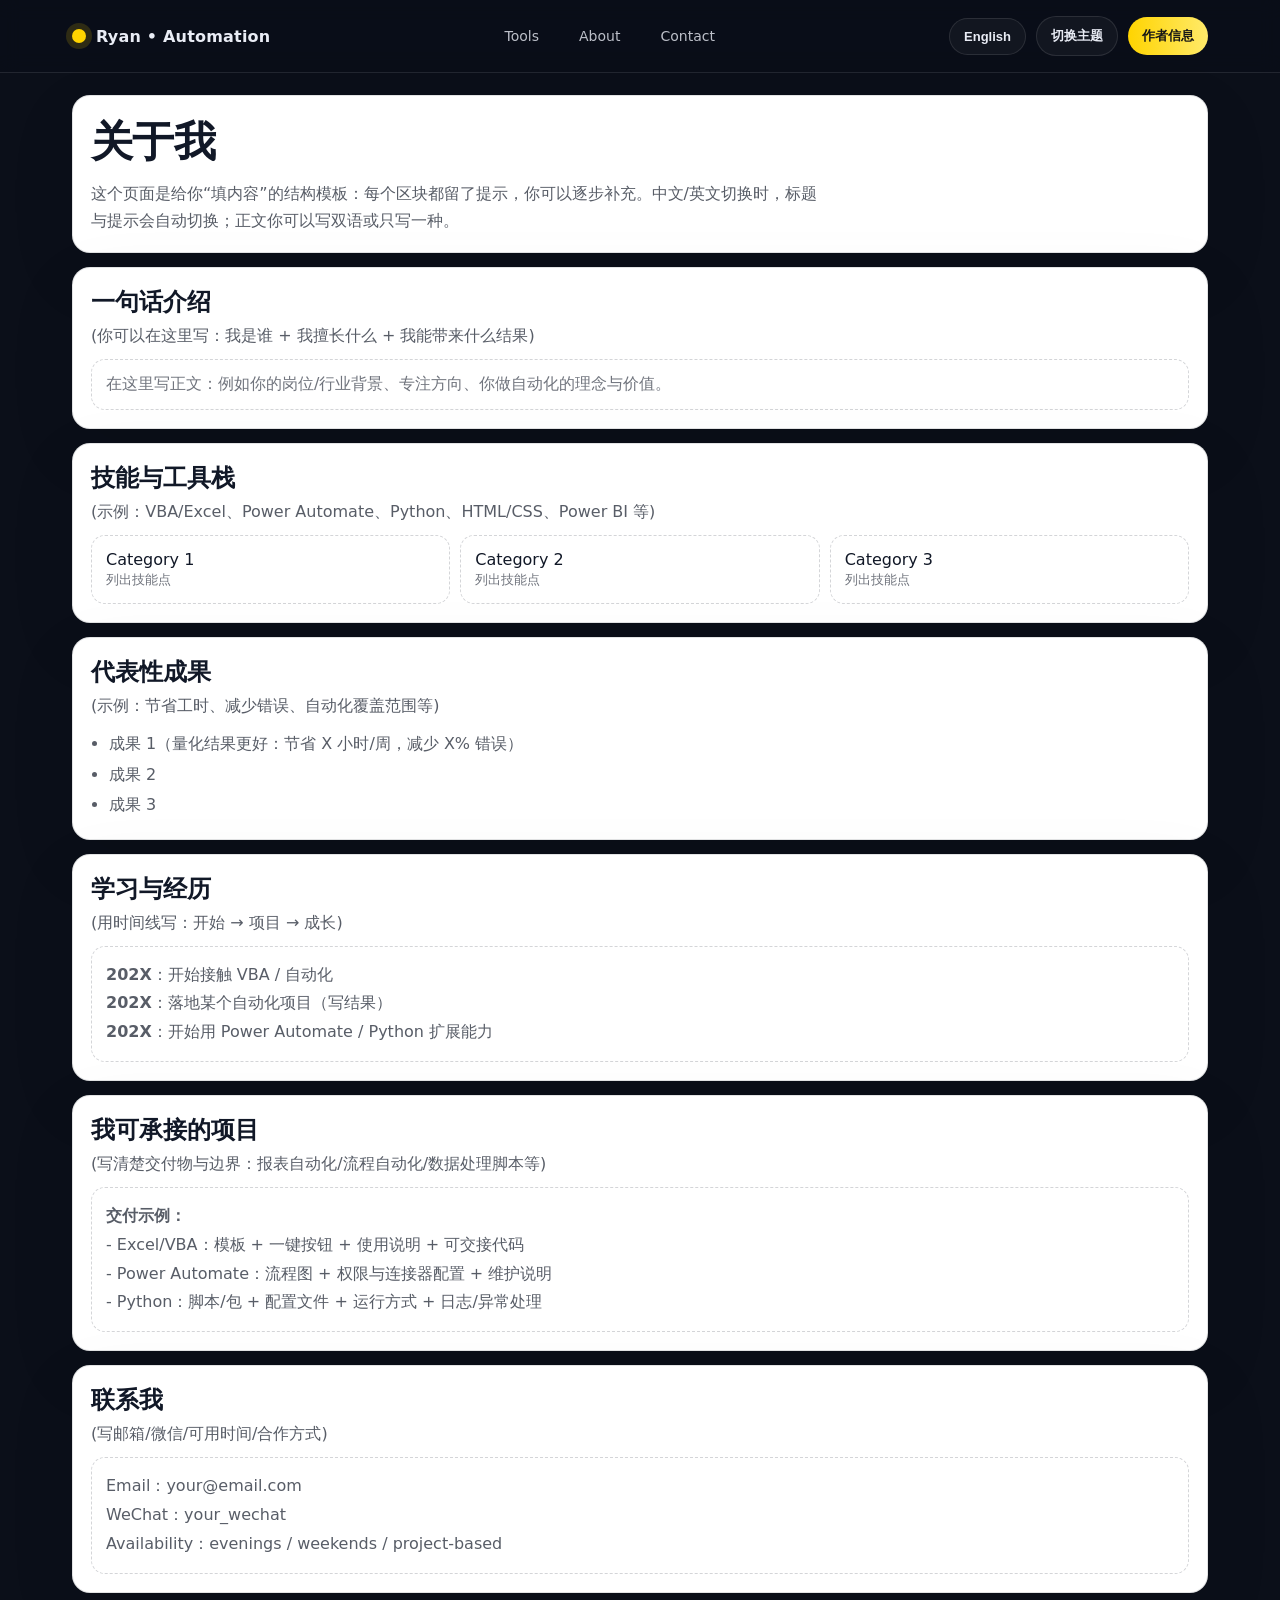
==== about.html @ 69f792ec "align" ====
<!DOCTYPE html>
<html lang="zh-CN">
<head>
  <meta charset="UTF-8" />
  <meta name="viewport" content="width=device-width, initial-scale=1.0"/>
  <title>关于我</title>
  <link rel="icon" href="Logo.png" type="image/png" />
  <link rel="stylesheet" href="style.css" />
</head>
<body class="tool-page">
  <header class="topbar">
    <div class="container topbar__inner">
      <a class="brand" href="index.html" aria-label="Home">
        <span class="brand__dot" aria-hidden="true"></span>
        <span id="brandText">Ryan • Automation</span>
      </a>

      <nav class="navlinks" aria-label="Primary">
        <a id="navTools" href="index.html#tools">Tools</a>
        <a id="navAbout" href="about.html">About</a>
        <a id="navContact" href="index.html#contact">Contact</a>
      </nav>

      <div class="topbar__actions">
        <button id="langToggleBtn" class="pill" type="button">English</button>
        <button id="themeToggleBtn" class="pill" type="button">切换主题</button>
        <button id="authorBtn" class="pill pill--solid" type="button">作者信息</button>
      </div>
    </div>
  </header>

  <main class="tool-shell">
    <div class="tool-surface--light tool-surface">
      <h1 id="aboutPageTitle" style="margin:0 0 10px; font-size:42px; letter-spacing:-.6px;">关于我</h1>
      <p style="margin:0; color:rgba(17,24,39,.70); line-height:1.7; max-width:72ch;">
        这个页面是给你“填内容”的结构模板：每个区块都留了提示，你可以逐步补充。中文/英文切换时，标题与提示会自动切换；正文你可以写双语或只写一种。
      </p>
    </div>

    <div style="height:14px"></div>

    <section class="tool-surface--light tool-surface" id="intro">
      <h2 id="aboutIntroTitle" style="margin:0 0 8px;">一句话介绍</h2>
      <p id="aboutIntroHint" style="margin:0 0 12px; color:rgba(17,24,39,.70);">(你可以在这里写：我是谁 + 我擅长什么 + 我能带来什么结果)</p>
      <div style="border:1px dashed rgba(17,24,39,.18); border-radius:14px; padding:14px; color:rgba(17,24,39,.60);">
        在这里写正文：例如你的岗位/行业背景、专注方向、你做自动化的理念与价值。
      </div>
    </section>

    <div style="height:14px"></div>

    <section class="tool-surface--light tool-surface" id="skills">
      <h2 id="aboutSkillsTitle" style="margin:0 0 8px;">技能与工具栈</h2>
      <p id="aboutSkillsHint" style="margin:0 0 12px; color:rgba(17,24,39,.70);">(示例：VBA/Excel、Power Automate、Python、HTML/CSS、Power BI 等)</p>
      <div style="display:grid; grid-template-columns:repeat(3,minmax(0,1fr)); gap:10px;">
        <div style="border:1px dashed rgba(17,24,39,.18); border-radius:14px; padding:14px;">Category 1<br/><span style="color:rgba(17,24,39,.60); font-size:13px;">列出技能点</span></div>
        <div style="border:1px dashed rgba(17,24,39,.18); border-radius:14px; padding:14px;">Category 2<br/><span style="color:rgba(17,24,39,.60); font-size:13px;">列出技能点</span></div>
        <div style="border:1px dashed rgba(17,24,39,.18); border-radius:14px; padding:14px;">Category 3<br/><span style="color:rgba(17,24,39,.60); font-size:13px;">列出技能点</span></div>
      </div>
    </section>

    <div style="height:14px"></div>

    <section class="tool-surface--light tool-surface" id="highlights">
      <h2 id="aboutHighlightsTitle" style="margin:0 0 8px;">代表性成果</h2>
      <p id="aboutHighlightsHint" style="margin:0 0 12px; color:rgba(17,24,39,.70);">(示例：节省工时、减少错误、自动化覆盖范围等)</p>
      <ul style="margin:0; padding-left:18px; line-height:1.9; color:rgba(17,24,39,.70);">
        <li>成果 1（量化结果更好：节省 X 小时/周，减少 X% 错误）</li>
        <li>成果 2</li>
        <li>成果 3</li>
      </ul>
    </section>

    <div style="height:14px"></div>

    <section class="tool-surface--light tool-surface" id="journey">
      <h2 id="aboutJourneyTitle" style="margin:0 0 8px;">学习与经历</h2>
      <p id="aboutJourneyHint" style="margin:0 0 12px; color:rgba(17,24,39,.70);">(用时间线写：开始 → 项目 → 成长)</p>
      <div style="border:1px dashed rgba(17,24,39,.18); border-radius:14px; padding:14px; color:rgba(17,24,39,.70); line-height:1.8;">
        <strong>202X</strong>：开始接触 VBA / 自动化<br/>
        <strong>202X</strong>：落地某个自动化项目（写结果）<br/>
        <strong>202X</strong>：开始用 Power Automate / Python 扩展能力
      </div>
    </section>

    <div style="height:14px"></div>

    <section class="tool-surface--light tool-surface" id="services">
      <h2 id="aboutServicesTitle" style="margin:0 0 8px;">我可承接的项目</h2>
      <p id="aboutServicesHint" style="margin:0 0 12px; color:rgba(17,24,39,.70);">(写清楚交付物与边界：报表自动化/流程自动化/数据处理脚本等)</p>
      <div style="border:1px dashed rgba(17,24,39,.18); border-radius:14px; padding:14px; color:rgba(17,24,39,.70); line-height:1.8;">
        <strong>交付示例：</strong><br/>
        - Excel/VBA：模板 + 一键按钮 + 使用说明 + 可交接代码<br/>
        - Power Automate：流程图 + 权限与连接器配置 + 维护说明<br/>
        - Python：脚本/包 + 配置文件 + 运行方式 + 日志/异常处理
      </div>
    </section>

    <div style="height:14px"></div>

    <section class="tool-surface--light tool-surface" id="contact">
      <h2 id="aboutContactTitle" style="margin:0 0 8px;">联系我</h2>
      <p id="aboutContactHint" style="margin:0 0 12px; color:rgba(17,24,39,.70);">(写邮箱/微信/可用时间/合作方式)</p>
      <div style="border:1px dashed rgba(17,24,39,.18); border-radius:14px; padding:14px; color:rgba(17,24,39,.70); line-height:1.8;">
        Email：your@email.com<br/>
        WeChat：your_wechat<br/>
        Availability：evenings / weekends / project-based
      </div>
    </section>
  </main>

  <!-- Author modal (reuse) -->
  <div id="authorModal" class="modal" aria-hidden="true">
    <div id="authorModalContent" class="modal__content" role="dialog" aria-modal="true" aria-labelledby="authorTitle">
      <div class="modal__head">
        <h3 id="authorTitle">关于作者</h3>
        <button id="authorClose" class="modal__close" aria-label="Close">✕</button>
      </div>
      <p id="authorText" class="modal__body">嗨，这里是 Ryan。</p>
      <div class="modal__actions">
        <a class="btn btn--yellow" href="index.html#contact">Contact</a>
        <a class="btn btn--ghost" href="index.html#tools">Tools</a>
      </div>
    </div>
  </div>

  <script src="app.js"></script>
</body>
</html>
---- style.css ----
/* =========================================================
   Ryan's Tool Hub – v3 (Yeti-inspired)
   - Dark hero with yellow CTA
   - Light services section with large cards
   - Unified layout for subpages (.tool-page)
   ========================================================= */

:root{
  --bg:#0b0f19;
  --bg2:#0f1629;
  --text:#e9ecf5;
  --muted:#a8b0c5;
  --line:rgba(255,255,255,.10);

  --lightBg:#f2f3f5;
  --lightPanel:#ffffff;
  --lightText:#111827;
  --lightMuted:#4b5563;
  --lightLine:rgba(17,24,39,.12);

  --yellow:#ffd400;
  --yellow2:#ffea6a;

  --radius:18px;
  --shadow: 0 18px 60px rgba(0,0,0,.35);
  --max:1180px;
}

body.light-mode{
  --bg:#f7f7fb;
  --bg2:#ffffff;
  --text:#111827;
  --muted:#4b5563;
  --line:rgba(17,24,39,.12);

  --lightBg:#ffffff;
  --lightPanel:#ffffff;
  --lightText:#111827;
  --lightMuted:#4b5563;
  --lightLine:rgba(17,24,39,.12);
}

*{box-sizing:border-box}
html,body{height:100%}
body{
  margin:0;
  font-family: ui-sans-serif, system-ui, -apple-system, "Segoe UI", Roboto, "Helvetica Neue", Arial;
  color:var(--text);
  background: var(--bg);
}

a{color:inherit}
.container{max-width:var(--max); margin:0 auto; padding:0 22px}

/* ---------------- Topbar ---------------- */
.topbar{
  position:sticky; top:0; z-index:50;
  backdrop-filter: blur(10px);
  background: rgba(10,14,25,.55);
  border-bottom:1px solid var(--line);
}
body.light-mode .topbar{
  background: rgba(255,255,255,.70);
  border-bottom:1px solid var(--line);
}
.topbar__inner{
  display:flex; align-items:center; justify-content:space-between;
  gap:16px; height:72px;
}
.brand{
  display:flex; align-items:center; gap:10px;
  text-decoration:none; font-weight:800; letter-spacing:.2px;
}
.brand__dot{
  width:14px; height:14px; border-radius:50%;
  background: var(--yellow);
  box-shadow: 0 0 0 6px rgba(255,212,0,.15);
}
.navlinks{
  display:flex; gap:20px; align-items:center;
  color: rgba(233,236,245,.80);
  font-size:14px;
}
body.light-mode .navlinks{ color: rgba(17,24,39,.70); }
.navlinks a{ text-decoration:none; padding:8px 10px; border-radius:999px; }
.navlinks a:hover{ background: rgba(255,255,255,.06); }
body.light-mode .navlinks a:hover{ background: rgba(17,24,39,.06); }

.topbar__actions{ display:flex; gap:10px; align-items:center; flex-wrap:wrap; justify-content:flex-end; }

/* pills */
.pill{
  border:1px solid var(--line);
  background: rgba(255,255,255,.04);
  color:var(--text);
  padding:10px 14px;
  border-radius:999px;
  font-weight:700; font-size:13px;
  cursor:pointer;
}
body.light-mode .pill{
  background: rgba(17,24,39,.04);
}
.pill:hover{ transform: translateY(-1px); }
.pill--solid{
  border:0;
  background: linear-gradient(90deg, var(--yellow), var(--yellow2));
  color:#161616;
}

/* responsive topbar */
@media (max-width: 980px){
  .navlinks{ display:none; }
}

/* ---------------- Buttons ---------------- */
.btn{
  display:inline-flex; align-items:center; justify-content:center;
  gap:8px;
  padding:14px 18px;
  border-radius:999px;
  font-weight:800;
  font-size:14px;
  border:1px solid var(--line);
  text-decoration:none;
  cursor:pointer;
}
.btn:hover{ transform: translateY(-1px); }
.btn:active{ transform: translateY(0); }

.btn--yellow{
  border:0;
  background: var(--yellow);
  color:#111;
}
.btn--ghost{
  background: transparent;
  color: var(--text);
}
body.light-mode .btn--ghost{
  color: var(--text);
}
.btn--dark{
  border:0;
  background:#111;
  color:#fff;
}

/* ---------------- Hero ---------------- */
.hero{
  position:relative;
  min-height: calc(100vh - 72px);
  display:flex;
  align-items:stretch;
  overflow:hidden;
}
.hero__bg{
  position:absolute; inset:0;
  background:
    radial-gradient(900px 500px at 70% 10%, rgba(255,212,0,.18), transparent 55%),
    radial-gradient(900px 600px at 20% -10%, rgba(120,120,255,.22), transparent 60%),
    linear-gradient(180deg, rgba(10,14,25,.55), rgba(10,14,25,.90));
  transform: scale(1.06);
}
.hero__bg::after{
  content:"";
  position:absolute; inset:0;
  background:
    linear-gradient(90deg, rgba(0,0,0,.55) 0%, rgba(0,0,0,.25) 40%, rgba(0,0,0,.10) 70%, rgba(0,0,0,.18) 100%);
}
body.light-mode .hero{
  min-height: auto;
}
body.light-mode .hero__bg{
  background: linear-gradient(180deg, #fff, #f7f7fb);
}
body.light-mode .hero__bg::after{ display:none; }

.hero__inner{
  position:relative;
  width:100%;
  padding: 56px 0 44px;
  display:grid;
  grid-template-columns: 1.2fr .8fr;
  gap:34px;
  align-items: start;
}

.hero__eyebrow{
  display:inline-flex;
  gap:8px;
  padding:8px 12px;
  border:1px solid var(--line);
  border-radius:999px;
  font-size:12px;
  letter-spacing:.2px;
  color: rgba(233,236,245,.86);
  background: rgba(255,255,255,.03);
}
body.light-mode .hero__eyebrow{
  color: rgba(17,24,39,.70);
  background: rgba(17,24,39,.03);
}

.hero__headline{
  margin:16px 0 12px;
  font-size: clamp(42px, 5.2vw, 78px);
  line-height: 0.95;
  letter-spacing: -0.8px;
  font-weight: 900;
}
.hero__sub{
  margin:0;
  max-width: 62ch;
  color: rgba(233,236,245,.78);
  font-size:16px;
  line-height:1.7;
}
body.light-mode .hero__sub{ color: rgba(17,24,39,.70); }

.hero__cta{ display:flex; gap:14px; margin-top:26px; flex-wrap:wrap; }

.hero__badges{
  display:flex;
  gap:12px;
  flex-wrap:wrap;
  margin-top:26px;
}
.badge{
  border:1px solid var(--line);
  background: rgba(255,255,255,.04);
  padding:12px 14px;
  border-radius: 14px;
  min-width: 220px;
}
body.light-mode .badge{
  background: rgba(17,24,39,.03);
}
.badge__kpi{ font-weight:900; font-size:13px; }
.badge__label{ color: rgba(233,236,245,.72); font-size:12px; margin-top:4px; line-height:1.4; }
body.light-mode .badge__label{ color: rgba(17,24,39,.65); }

/* right proof card */
.proof-card{
  border:1px solid var(--line);
  border-radius: var(--radius);
  background: rgba(10,14,25,.55);
  backdrop-filter: blur(10px);
  box-shadow: var(--shadow);
  padding:18px;
}
body.light-mode .proof-card{
  background: rgba(255,255,255,.78);
}
.proof-card__title{
  font-weight:900;
  font-size:18px;
  margin-bottom:8px;
}
.proof-card__desc{
  display:flex; gap:10px; align-items:center;
  color: rgba(233,236,245,.72);
  font-size:13px;
  margin-bottom:14px;
}
body.light-mode .proof-card__desc{ color: rgba(17,24,39,.65); }
.dot{
  width:8px; height:8px; border-radius:50%;
  background: var(--yellow);
  flex:0 0 auto;
}
.searchbar input{
  width:100%;
  padding:14px 14px;
  border-radius:14px;
  border:1px solid var(--line);
  outline:none;
  background: rgba(255,255,255,.04);
  color: var(--text);
  font-size:14px;
}
body.light-mode .searchbar input{
  background: rgba(17,24,39,.03);
}
.searchbar input:focus{
  border-color: rgba(255,212,0,.55);
}
.proof-card__mini{ margin-top:14px; }
.mini-link{
  display:block;
  text-decoration:none;
  border:1px solid var(--line);
  border-radius:14px;
  padding:12px 14px;
  background: rgba(255,255,255,.03);
}
body.light-mode .mini-link{ background: rgba(17,24,39,.03); }
.mini-link__k{ font-weight:900; display:block; }
.mini-link__s{ color: rgba(233,236,245,.65); font-size:12px; margin-top:4px; display:block; }
body.light-mode .mini-link__s{ color: rgba(17,24,39,.60); }

@media (max-width: 980px){
  .hero{ min-height:auto; }
  .hero__inner{ grid-template-columns: 1fr; padding: 40px 0 34px; }
  .badge{ min-width: 0; flex: 1 1 220px; }
}

/* ---------------- Sections ---------------- */
.section{ padding: 72px 0; }
.section__head{
  display:flex; align-items:flex-end; justify-content:space-between;
  gap:18px; margin-bottom:22px;
}
.section__title{
  margin:0;
  font-size: clamp(28px, 3.2vw, 52px);
  letter-spacing: -0.6px;
  font-weight: 900;
}
.section__title--light{ color: #fff; }
.section__link{
  color: rgba(17,24,39,.72);
  text-decoration:none;
  font-weight:800;
}
.section__link:hover{ text-decoration: underline; }
.section__hint{ color: rgba(233,236,245,.72); font-size:13px; }
body.light-mode .section__hint{ color: rgba(17,24,39,.65); }

.section--light{
  background: var(--lightBg);
  color: var(--lightText);
}
.section--dark{
  background: var(--bg);
  color: var(--text);
}

/* ---------------- Services ---------------- */
.services-grid{
  display:grid;
  grid-template-columns: repeat(3, minmax(0, 1fr));
  gap: 18px;
}
.service-card{
  background: var(--lightPanel);
  border: 1px solid var(--lightLine);
  border-radius: var(--radius);
  padding: 18px;
  box-shadow: 0 22px 70px rgba(0,0,0,.08);
}
body.light-mode .service-card{
  box-shadow: 0 22px 70px rgba(0,0,0,.06);
}
.service-illus{
  height: 160px;
  border-radius: 14px;
  background:
    radial-gradient(180px 120px at 30% 30%, rgba(255,212,0,.55), transparent 60%),
    radial-gradient(240px 140px at 70% 30%, rgba(20,120,255,.20), transparent 60%),
    #f7f7f7;
  border: 1px solid rgba(17,24,39,.08);
  margin-bottom: 16px;
}
.service-title{ margin: 0 0 10px; font-size: 20px; font-weight: 900; }
.service-desc{ margin:0 0 14px; color: rgba(17,24,39,.70); line-height:1.6; }

.tags{ display:flex; flex-wrap:wrap; gap:8px; }
.tags span{
  font-size:12px;
  padding:6px 10px;
  border-radius:999px;
  border:1px solid rgba(17,24,39,.12);
  color: rgba(17,24,39,.72);
  background: rgba(17,24,39,.03);
}

@media (max-width: 980px){
  .services-grid{ grid-template-columns: 1fr; }
}

/* ---------------- Tools grid ---------------- */
.tools-grid{
  display:grid;
  grid-template-columns: repeat(3, minmax(0, 1fr));
  gap: 14px;
}
.tool-card{
  display:block;
  text-decoration:none;
  border:1px solid var(--line);
  background: rgba(255,255,255,.04);
  border-radius: var(--radius);
  padding: 16px;
  box-shadow: 0 16px 50px rgba(0,0,0,.18);
  transition: transform .15s ease, border-color .15s ease, background .15s ease;
}
.tool-card:hover{
  transform: translateY(-3px);
  border-color: rgba(255,212,0,.35);
  background: rgba(255,255,255,.06);
}
.tool-card.disabled{
  opacity:.55;
  cursor:not-allowed;
}
.tool-card__head{ display:flex; align-items:center; gap:10px; margin-bottom:10px; }
.tool-icon{
  width:36px; height:36px; border-radius: 12px;
  display:flex; align-items:center; justify-content:center;
  background: rgba(255,212,0,.12);
  border: 1px solid rgba(255,212,0,.22);
  font-size:18px;
}
.tool-title{ font-weight: 900; font-size: 16px; }
.tool-desc{
  color: rgba(233,236,245,.74);
  line-height:1.6;
  font-size: 13px;
  min-height: 44px;
}
.tool-link{
  margin-top: 12px;
  font-weight: 900;
  color: var(--yellow);
  font-size: 13px;
}
@media (max-width: 980px){
  .tools-grid{ grid-template-columns: 1fr; }
}

/* ---------------- About slab ---------------- */
.about-slab{
  display:flex;
  justify-content:space-between;
  align-items:flex-end;
  gap:18px;
  background: var(--lightPanel);
  border: 1px solid var(--lightLine);
  border-radius: var(--radius);
  padding: 22px;
}
.about-slab__text{
  margin: 10px 0 0;
  color: rgba(17,24,39,.70);
  line-height:1.7;
}
@media (max-width: 980px){
  .about-slab{ flex-direction:column; align-items:flex-start; }
}

/* ---------------- Contact ---------------- */
.contact{
  display:grid;
  grid-template-columns: 1fr 1fr;
  gap: 18px;
  align-items:start;
}
.contact__lead{ color: rgba(233,236,245,.78); line-height:1.7; max-width: 60ch; }
.contact__list{ margin: 18px 0 0; padding-left: 18px; color: rgba(233,236,245,.72); line-height:1.8; }
.contact__list a{ color: var(--yellow); text-decoration:none; }
.contact__list a:hover{ text-decoration: underline; }
.contact__note{ margin-top: 18px; color: rgba(233,236,245,.62); font-size: 13px; line-height:1.6; }

.form-card{
  border:1px solid var(--line);
  background: rgba(255,255,255,.04);
  border-radius: var(--radius);
  padding: 18px;
}
.form-card__title{ font-weight: 900; font-size: 16px; }
.form-card__desc{ margin-top:8px; color: rgba(233,236,245,.72); line-height:1.6; font-size: 13px; }
.form-card__foot{ margin-top:10px; color: rgba(233,236,245,.60); font-size: 12px; }

.form{ margin-top: 14px; display:grid; gap: 10px; }
.field{ display:grid; gap: 6px; }
.field span{ font-size: 12px; color: rgba(233,236,245,.72); }
.field input, .field textarea{
  width:100%;
  padding:12px 12px;
  border-radius: 14px;
  border:1px solid var(--line);
  background: rgba(255,255,255,.04);
  color: var(--text);
  outline:none;
}
.field textarea{ min-height: 120px; resize: vertical; }
.field input:focus, .field textarea:focus{ border-color: rgba(255,212,0,.55); }

@media (max-width: 980px){
  .contact{ grid-template-columns: 1fr; }
}

/* ---------------- Footer ---------------- */
.footer{
  border-top: 1px solid var(--line);
  padding: 24px 0;
  background: rgba(10,14,25,.9);
}
body.light-mode .footer{
  background: #fff;
}
.footer__inner{
  display:flex; justify-content:space-between; gap:12px; flex-wrap:wrap;
  color: rgba(233,236,245,.70);
}
body.light-mode .footer__inner{ color: rgba(17,24,39,.70); }
.footer__muted{ opacity:.85; }

/* ---------------- Modal ---------------- */
.modal{
  position:fixed; inset:0;
  background: rgba(0,0,0,.58);
  display:none;
  align-items:center; justify-content:center;
  padding: 18px;
}
.modal.open{ display:flex; }
.modal__content{
  width: min(720px, 100%);
  border-radius: var(--radius);
  background: rgba(10,14,25,.92);
  border: 1px solid rgba(255,255,255,.12);
  box-shadow: var(--shadow);
  padding: 18px;
}
body.light-mode .modal__content{
  background: #fff;
  border: 1px solid rgba(17,24,39,.12);
}
.modal__head{ display:flex; justify-content:space-between; align-items:center; gap:12px; }
.modal__close{
  border:1px solid var(--line);
  background: rgba(255,255,255,.04);
  color: var(--text);
  border-radius: 12px;
  padding: 8px 10px;
  cursor:pointer;
}
.modal__body{ color: rgba(233,236,245,.72); line-height:1.7; }
body.light-mode .modal__body{ color: rgba(17,24,39,.70); }
.modal__actions{ display:flex; gap:10px; margin-top: 14px; flex-wrap:wrap; }

/* =========================================================
   Tool pages (sub pages)
   ========================================================= */
.tool-page{
  background: var(--bg);
  color: var(--text);
}
.tool-shell{
  max-width: var(--max);
  margin: 0 auto;
  padding: 22px;
}
.tool-surface{
  border-radius: var(--radius);
  border: 1px solid var(--line);
  background: rgba(255,255,255,.04);
  padding: 18px;
  box-shadow: 0 16px 50px rgba(0,0,0,.18);
}
.tool-surface--light{
  background: var(--lightPanel);
  color: var(--lightText);
  border: 1px solid var(--lightLine);
  box-shadow: 0 22px 70px rgba(0,0,0,.08);
}
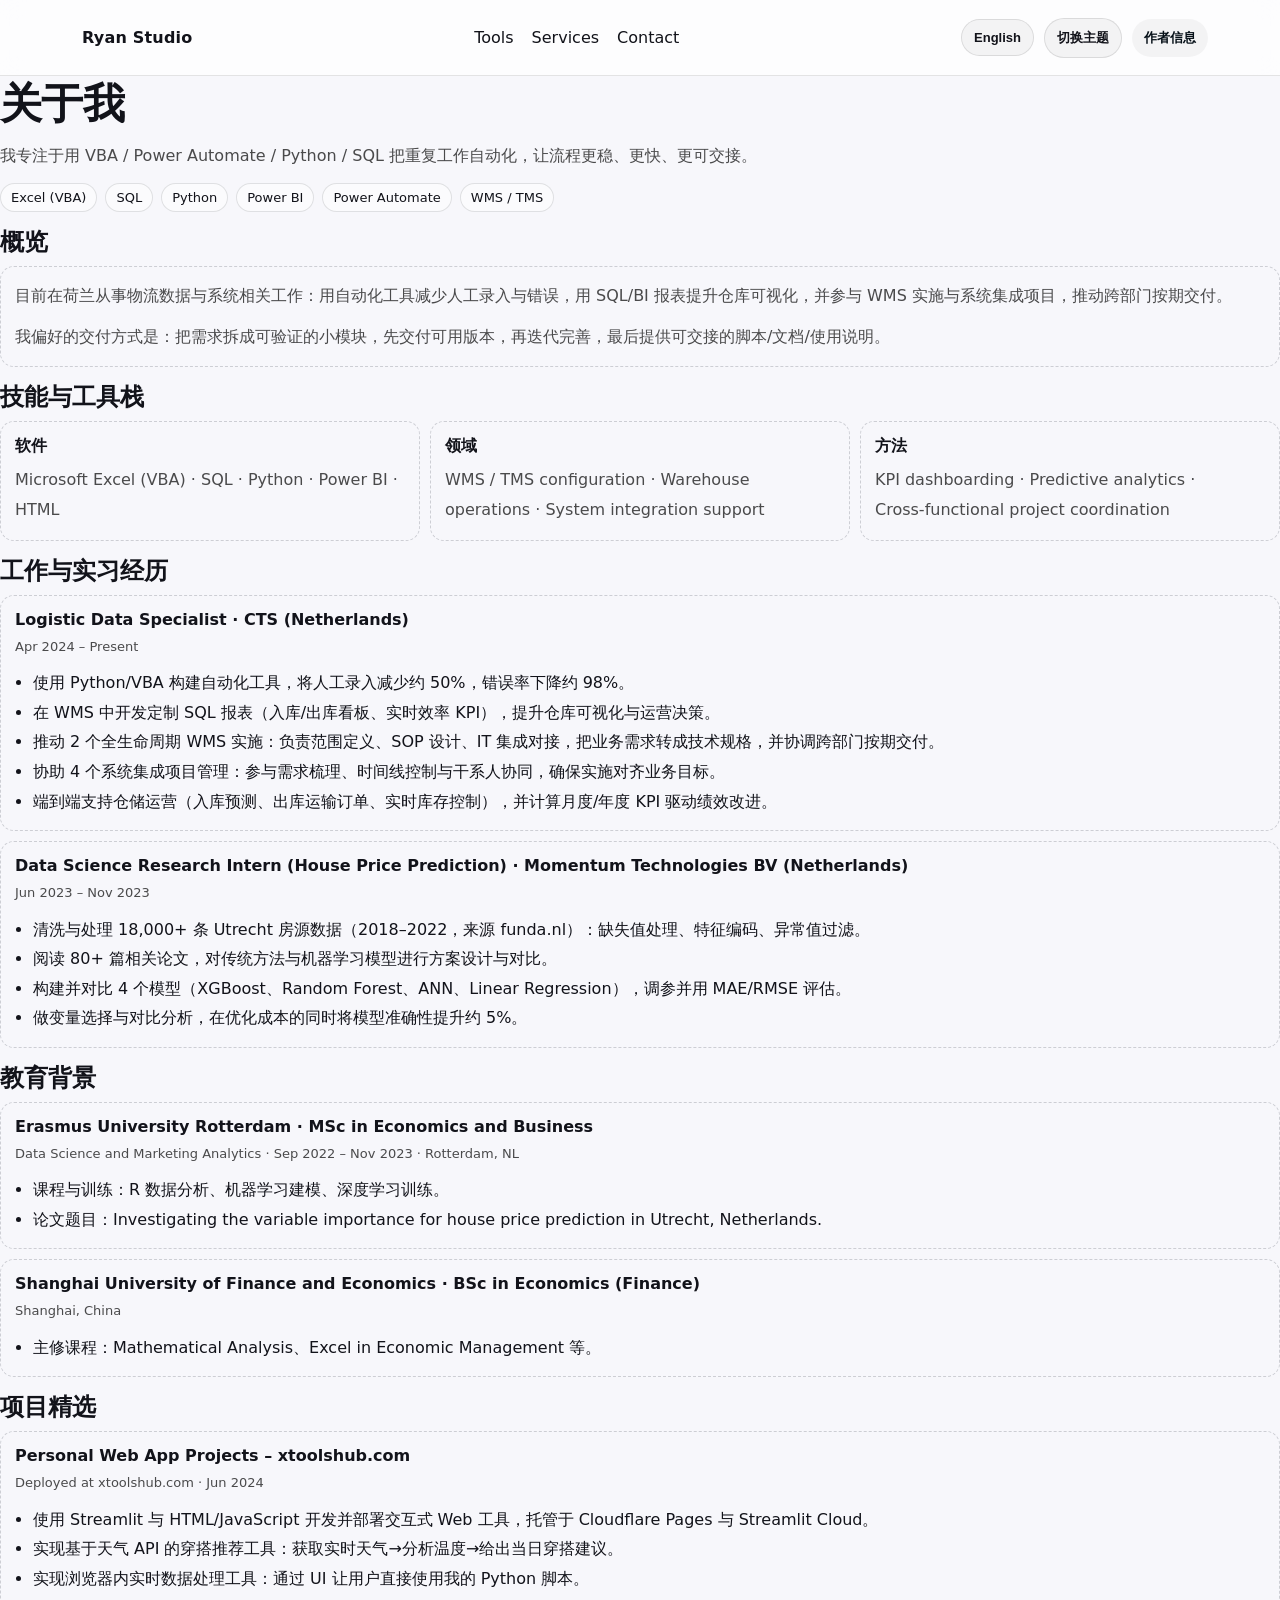
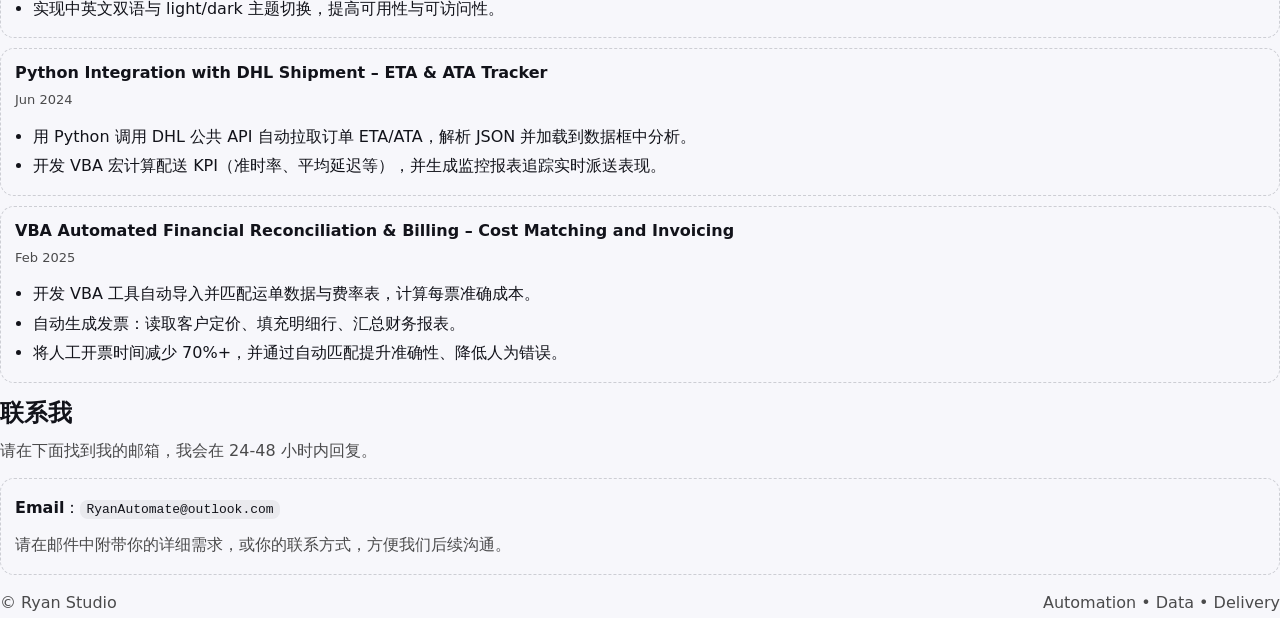
==== commit 390a9aee: "update about me" ====
--- a/about.html
+++ b/about.html
@@ -3,127 +3,513 @@
 <head>
   <meta charset="UTF-8" />
   <meta name="viewport" content="width=device-width, initial-scale=1.0"/>
-  <title>关于我</title>
+  <title>关于我 | Ryan Studio</title>
   <link rel="icon" href="Logo.png" type="image/png" />
   <link rel="stylesheet" href="style.css" />
+
+  <!-- Ensure default theme is LIGHT when there is no preference stored yet -->
+  <script>
+    (function () {
+      try {
+        var key = "theme";
+        var saved = localStorage.getItem(key);
+        if (!saved) localStorage.setItem(key, "light");
+      } catch (e) {}
+    })();
+  </script>
+
+  <!-- About page readability guarantees (no need to modify style.css) -->
+  <style>
+    /* Use existing site structure, but guarantee dark-mode readability */
+    body:not(.light-mode) .tool-surface,
+    body:not(.light-mode) .tool-surface--light {
+      color: rgba(255,255,255,.92);
+    }
+    body:not(.light-mode) .tool-surface p,
+    body:not(.light-mode) .tool-surface li,
+    body:not(.light-mode) .tool-surface span,
+    body:not(.light-mode) .tool-surface a,
+    body:not(.light-mode) .tool-surface--light p,
+    body:not(.light-mode) .tool-surface--light li,
+    body:not(.light-mode) .tool-surface--light span,
+    body:not(.light-mode) .tool-surface--light a {
+      color: rgba(255,255,255,.82);
+    }
+    body:not(.light-mode) .muted { color: rgba(255,255,255,.70) !important; }
+
+    /* Make dashed boxes visible on dark */
+    body:not(.light-mode) .dashbox {
+      border-color: rgba(255,255,255,.22) !important;
+      background: rgba(255,255,255,.04);
+    }
+
+    /* Responsive grids */
+    .grid-3 { display:grid; grid-template-columns:repeat(3,minmax(0,1fr)); gap:10px; }
+    @media (max-width: 980px){ .grid-3 { grid-template-columns:1fr; } }
+
+    .section-title { margin:0 0 8px; }
+    .section-gap { height:14px; }
+
+    .tagrow { display:flex; flex-wrap:wrap; gap:8px; }
+    .tag {
+      display:inline-flex; align-items:center; gap:6px;
+      padding:6px 10px; border-radius:999px;
+      border:1px solid rgba(17,24,39,.12);
+      background: rgba(255,255,255,.55);
+      font-size: 13px;
+    }
+    body:not(.light-mode) .tag{
+      border-color: rgba(255,255,255,.18);
+      background: rgba(255,255,255,.06);
+      color: rgba(255,255,255,.86);
+    }
+
+    .timeline { display:grid; gap:10px; }
+    .titem { border:1px dashed rgba(17,24,39,.18); border-radius:14px; padding:14px; }
+    body:not(.light-mode) .titem { border-color: rgba(255,255,255,.22); }
+    .titem h3 { margin:0 0 6px; font-size:16px; }
+    .titem .meta { font-size:13px; }
+    .titem ul { margin:10px 0 0; padding-left:18px; line-height:1.85; }
+
+    .hero-title { margin:0 0 10px; font-size:42px; letter-spacing:-.6px; }
+    .hero-sub { margin:0; line-height:1.7; max-width: 76ch; }
+
+    /* Contact placeholder block */
+    .contact-box { line-height:1.9; }
+    .contact-box code { padding: 2px 6px; border-radius: 8px; background: rgba(17,24,39,.06); }
+    body:not(.light-mode) .contact-box code { background: rgba(255,255,255,.10); color: rgba(255,255,255,.92); }
+
+    /* Keep topbar buttons consistent */
+    .topbar__actions a.pill { text-decoration:none; }
+  </style>
 </head>
+
 <body class="tool-page">
   <header class="topbar">
     <div class="container topbar__inner">
       <a class="brand" href="index.html" aria-label="Home">
         <span class="brand__dot" aria-hidden="true"></span>
-        <span id="brandText">Ryan • Automation</span>
+        <span id="brandText">Ryan Studio</span>
       </a>
 
       <nav class="navlinks" aria-label="Primary">
-        <a id="navTools" href="index.html#tools">Tools</a>
-        <a id="navAbout" href="about.html">About</a>
-        <a id="navContact" href="index.html#contact">Contact</a>
+        <a data-i18n="nav.tools" href="index.html#tools">Tools</a>
+        <a data-i18n="nav.services" href="index.html#services">Services</a>
+        <a data-i18n="nav.contact" href="index.html#contact">Contact</a>
       </nav>
 
       <div class="topbar__actions">
         <button id="langToggleBtn" class="pill" type="button">English</button>
         <button id="themeToggleBtn" class="pill" type="button">切换主题</button>
-        <button id="authorBtn" class="pill pill--solid" type="button">作者信息</button>
+        <!-- Author button goes to about.html (no modal) -->
+        <a id="authorBtn" class="pill pill--solid" href="about.html" data-i18n="nav.about_btn">作者信息</a>
       </div>
     </div>
   </header>
 
   <main class="tool-shell">
-    <div class="tool-surface--light tool-surface">
-      <h1 id="aboutPageTitle" style="margin:0 0 10px; font-size:42px; letter-spacing:-.6px;">关于我</h1>
-      <p style="margin:0; color:rgba(17,24,39,.70); line-height:1.7; max-width:72ch;">
-        这个页面是给你“填内容”的结构模板：每个区块都留了提示，你可以逐步补充。中文/英文切换时，标题与提示会自动切换；正文你可以写双语或只写一种。
+    <section class="tool-surface--light tool-surface">
+      <h1 class="hero-title" data-i18n="hero.title">关于我</h1>
+      <p class="hero-sub muted" data-i18n="hero.subtitle">
+        我专注于用 VBA / Power Automate / Python / SQL 把重复工作自动化，让流程更稳、更快、更可交接。
       </p>
-    </div>
-
-    <div style="height:14px"></div>
-
-    <section class="tool-surface--light tool-surface" id="intro">
-      <h2 id="aboutIntroTitle" style="margin:0 0 8px;">一句话介绍</h2>
-      <p id="aboutIntroHint" style="margin:0 0 12px; color:rgba(17,24,39,.70);">(你可以在这里写：我是谁 + 我擅长什么 + 我能带来什么结果)</p>
-      <div style="border:1px dashed rgba(17,24,39,.18); border-radius:14px; padding:14px; color:rgba(17,24,39,.60);">
-        在这里写正文：例如你的岗位/行业背景、专注方向、你做自动化的理念与价值。
-      </div>
-    </section>
-
-    <div style="height:14px"></div>
+      <div class="section-gap"></div>
+      <div class="tagrow" aria-label="Key tags">
+        <span class="tag">Excel (VBA)</span>
+        <span class="tag">SQL</span>
+        <span class="tag">Python</span>
+        <span class="tag">Power BI</span>
+        <span class="tag">Power Automate</span>
+        <span class="tag">WMS / TMS</span>
+      </div>
+    </section>
+
+    <div class="section-gap"></div>
+
+    <section class="tool-surface--light tool-surface" id="summary">
+      <h2 class="section-title" data-i18n="summary.title">概览</h2>
+      <div class="dashbox" style="border:1px dashed rgba(17,24,39,.18); border-radius:14px; padding:14px;">
+        <p class="muted" style="margin:0; line-height:1.9;" data-i18n="summary.p1">
+          目前在荷兰从事物流数据与系统相关工作：用自动化工具减少人工录入与错误，用 SQL/BI 报表提升仓库可视化，并参与 WMS 实施与系统集成项目，推动跨部门按期交付。
+        </p>
+        <p class="muted" style="margin:10px 0 0; line-height:1.9;" data-i18n="summary.p2">
+          我偏好的交付方式是：把需求拆成可验证的小模块，先交付可用版本，再迭代完善，最后提供可交接的脚本/文档/使用说明。
+        </p>
+      </div>
+    </section>
+
+    <div class="section-gap"></div>
 
     <section class="tool-surface--light tool-surface" id="skills">
-      <h2 id="aboutSkillsTitle" style="margin:0 0 8px;">技能与工具栈</h2>
-      <p id="aboutSkillsHint" style="margin:0 0 12px; color:rgba(17,24,39,.70);">(示例：VBA/Excel、Power Automate、Python、HTML/CSS、Power BI 等)</p>
-      <div style="display:grid; grid-template-columns:repeat(3,minmax(0,1fr)); gap:10px;">
-        <div style="border:1px dashed rgba(17,24,39,.18); border-radius:14px; padding:14px;">Category 1<br/><span style="color:rgba(17,24,39,.60); font-size:13px;">列出技能点</span></div>
-        <div style="border:1px dashed rgba(17,24,39,.18); border-radius:14px; padding:14px;">Category 2<br/><span style="color:rgba(17,24,39,.60); font-size:13px;">列出技能点</span></div>
-        <div style="border:1px dashed rgba(17,24,39,.18); border-radius:14px; padding:14px;">Category 3<br/><span style="color:rgba(17,24,39,.60); font-size:13px;">列出技能点</span></div>
-      </div>
-    </section>
-
-    <div style="height:14px"></div>
-
-    <section class="tool-surface--light tool-surface" id="highlights">
-      <h2 id="aboutHighlightsTitle" style="margin:0 0 8px;">代表性成果</h2>
-      <p id="aboutHighlightsHint" style="margin:0 0 12px; color:rgba(17,24,39,.70);">(示例：节省工时、减少错误、自动化覆盖范围等)</p>
-      <ul style="margin:0; padding-left:18px; line-height:1.9; color:rgba(17,24,39,.70);">
-        <li>成果 1（量化结果更好：节省 X 小时/周，减少 X% 错误）</li>
-        <li>成果 2</li>
-        <li>成果 3</li>
-      </ul>
-    </section>
-
-    <div style="height:14px"></div>
-
-    <section class="tool-surface--light tool-surface" id="journey">
-      <h2 id="aboutJourneyTitle" style="margin:0 0 8px;">学习与经历</h2>
-      <p id="aboutJourneyHint" style="margin:0 0 12px; color:rgba(17,24,39,.70);">(用时间线写：开始 → 项目 → 成长)</p>
-      <div style="border:1px dashed rgba(17,24,39,.18); border-radius:14px; padding:14px; color:rgba(17,24,39,.70); line-height:1.8;">
-        <strong>202X</strong>：开始接触 VBA / 自动化<br/>
-        <strong>202X</strong>：落地某个自动化项目（写结果）<br/>
-        <strong>202X</strong>：开始用 Power Automate / Python 扩展能力
-      </div>
-    </section>
-
-    <div style="height:14px"></div>
-
-    <section class="tool-surface--light tool-surface" id="services">
-      <h2 id="aboutServicesTitle" style="margin:0 0 8px;">我可承接的项目</h2>
-      <p id="aboutServicesHint" style="margin:0 0 12px; color:rgba(17,24,39,.70);">(写清楚交付物与边界：报表自动化/流程自动化/数据处理脚本等)</p>
-      <div style="border:1px dashed rgba(17,24,39,.18); border-radius:14px; padding:14px; color:rgba(17,24,39,.70); line-height:1.8;">
-        <strong>交付示例：</strong><br/>
-        - Excel/VBA：模板 + 一键按钮 + 使用说明 + 可交接代码<br/>
-        - Power Automate：流程图 + 权限与连接器配置 + 维护说明<br/>
-        - Python：脚本/包 + 配置文件 + 运行方式 + 日志/异常处理
-      </div>
-    </section>
-
-    <div style="height:14px"></div>
+      <h2 class="section-title" data-i18n="skills.title">技能与工具栈</h2>
+      <div class="grid-3">
+        <div class="dashbox" style="border:1px dashed rgba(17,24,39,.18); border-radius:14px; padding:14px;">
+          <strong data-i18n="skills.software">Software</strong>
+          <p class="muted" style="margin:8px 0 0; line-height:1.9;">
+            Microsoft Excel (VBA) · SQL · Python · Power BI · HTML
+          </p>
+        </div>
+        <div class="dashbox" style="border:1px dashed rgba(17,24,39,.18); border-radius:14px; padding:14px;">
+          <strong data-i18n="skills.domain">Domain</strong>
+          <p class="muted" style="margin:8px 0 0; line-height:1.9;">
+            WMS / TMS configuration · Warehouse operations · System integration support
+          </p>
+        </div>
+        <div class="dashbox" style="border:1px dashed rgba(17,24,39,.18); border-radius:14px; padding:14px;">
+          <strong data-i18n="skills.methods">Methods</strong>
+          <p class="muted" style="margin:8px 0 0; line-height:1.9;">
+            KPI dashboarding · Predictive analytics · Cross‑functional project coordination
+          </p>
+        </div>
+      </div>
+    </section>
+
+    <div class="section-gap"></div>
+
+    <section class="tool-surface--light tool-surface" id="experience">
+      <h2 class="section-title" data-i18n="exp.title">工作与实习经历</h2>
+
+      <div class="timeline">
+        <div class="titem">
+          <h3 data-i18n="exp.cts.title">Logistic Data Specialist · CTS (Netherlands)</h3>
+          <div class="meta muted" data-i18n="exp.cts.meta">Apr 2024 – Present</div>
+          <ul>
+            <li data-i18n="exp.cts.b1">使用 Python/VBA 构建自动化工具，将人工录入减少约 50%，错误率下降约 98%。</li>
+            <li data-i18n="exp.cts.b2">在 WMS 中开发定制 SQL 报表（入库/出库看板、实时效率 KPI），提升仓库可视化与运营决策。</li>
+            <li data-i18n="exp.cts.b3">推动 2 个全生命周期 WMS 实施：负责范围定义、SOP 设计、IT 集成对接，把业务需求转成技术规格，并协调跨部门按期交付。</li>
+            <li data-i18n="exp.cts.b4">协助 4 个系统集成项目管理：参与需求梳理、时间线控制与干系人协同，确保实施对齐业务目标。</li>
+            <li data-i18n="exp.cts.b5">端到端支持仓储运营（入库预测、出库运输订单、实时库存控制），并计算月度/年度 KPI 驱动绩效改进。</li>
+          </ul>
+        </div>
+
+        <div class="titem">
+          <h3 data-i18n="exp.momentum.title">Data Science Research Intern (House Price Prediction) · Momentum Technologies BV (Netherlands)</h3>
+          <div class="meta muted" data-i18n="exp.momentum.meta">Jun 2023 – Nov 2023</div>
+          <ul>
+            <li data-i18n="exp.momentum.b1">清洗与处理 18,000+ 条 Utrecht 房源数据（2018–2022，来源 funda.nl）：缺失值处理、特征编码、异常值过滤。</li>
+            <li data-i18n="exp.momentum.b2">阅读 80+ 篇相关论文，对传统方法与机器学习模型进行方案设计与对比。</li>
+            <li data-i18n="exp.momentum.b3">构建并对比 4 个模型（XGBoost、Random Forest、ANN、Linear Regression），调参并用 MAE/RMSE 评估。</li>
+            <li data-i18n="exp.momentum.b4">做变量选择与对比分析，在优化成本的同时将模型准确性提升约 5%。</li>
+          </ul>
+        </div>
+      </div>
+    </section>
+
+    <div class="section-gap"></div>
+
+    <section class="tool-surface--light tool-surface" id="education">
+      <h2 class="section-title" data-i18n="edu.title">教育背景</h2>
+
+      <div class="timeline">
+        <div class="titem">
+          <h3 data-i18n="edu.eur.title">Erasmus University Rotterdam · MSc in Economics and Business</h3>
+          <div class="meta muted" data-i18n="edu.eur.meta">Data Science and Marketing Analytics · Sep 2022 – Nov 2023 · Rotterdam, NL</div>
+          <ul>
+            <li data-i18n="edu.eur.b1">课程与训练：R 数据分析、机器学习建模、深度学习训练。</li>
+            <li data-i18n="edu.eur.b2">论文题目：Investigating the variable importance for house price prediction in Utrecht, Netherlands.</li>
+          </ul>
+        </div>
+
+        <div class="titem">
+          <h3 data-i18n="edu.sufe.title">Shanghai University of Finance and Economics · BSc in Economics (Finance)</h3>
+          <div class="meta muted" data-i18n="edu.sufe.meta">Shanghai, China</div>
+          <ul>
+            <li data-i18n="edu.sufe.b1">主修课程：Mathematical Analysis、Excel in Economic Management 等。</li>
+          </ul>
+        </div>
+      </div>
+    </section>
+
+    <div class="section-gap"></div>
+
+    <section class="tool-surface--light tool-surface" id="projects">
+      <h2 class="section-title" data-i18n="proj.title">项目精选</h2>
+
+      <div class="timeline">
+        <div class="titem">
+          <h3 data-i18n="proj.web.title">Personal Web App Projects – xtoolshub.com</h3>
+          <div class="meta muted" data-i18n="proj.web.meta">Deployed at xtoolshub.com · Jun 2024</div>
+          <ul>
+            <li data-i18n="proj.web.b1">使用 Streamlit 与 HTML/JavaScript 开发并部署交互式 Web 工具，托管于 Cloudflare Pages 与 Streamlit Cloud。</li>
+            <li data-i18n="proj.web.b2">实现基于天气 API 的穿搭推荐工具：获取实时天气→分析温度→给出当日穿搭建议。</li>
+            <li data-i18n="proj.web.b3">实现浏览器内实时数据处理工具：通过 UI 让用户直接使用我的 Python 脚本。</li>
+            <li data-i18n="proj.web.b4">实现中英文双语与 light/dark 主题切换，提高可用性与可访问性。</li>
+          </ul>
+        </div>
+
+        <div class="titem">
+          <h3 data-i18n="proj.dhl.title">Python Integration with DHL Shipment – ETA & ATA Tracker</h3>
+          <div class="meta muted" data-i18n="proj.dhl.meta">Jun 2024</div>
+          <ul>
+            <li data-i18n="proj.dhl.b1">用 Python 调用 DHL 公共 API 自动拉取订单 ETA/ATA，解析 JSON 并加载到数据框中分析。</li>
+            <li data-i18n="proj.dhl.b2">开发 VBA 宏计算配送 KPI（准时率、平均延迟等），并生成监控报表追踪实时派送表现。</li>
+          </ul>
+        </div>
+
+        <div class="titem">
+          <h3 data-i18n="proj.vba.title">VBA Automated Financial Reconciliation & Billing – Cost Matching and Invoicing</h3>
+          <div class="meta muted" data-i18n="proj.vba.meta">Feb 2025</div>
+          <ul>
+            <li data-i18n="proj.vba.b1">开发 VBA 工具自动导入并匹配运单数据与费率表，计算每票准确成本。</li>
+            <li data-i18n="proj.vba.b2">自动生成发票：读取客户定价、填充明细行、汇总财务报表。</li>
+            <li data-i18n="proj.vba.b3">将人工开票时间减少 70%+，并通过自动匹配提升准确性、降低人为错误。</li>
+          </ul>
+        </div>
+      </div>
+    </section>
+
+    <div class="section-gap"></div>
 
     <section class="tool-surface--light tool-surface" id="contact">
-      <h2 id="aboutContactTitle" style="margin:0 0 8px;">联系我</h2>
-      <p id="aboutContactHint" style="margin:0 0 12px; color:rgba(17,24,39,.70);">(写邮箱/微信/可用时间/合作方式)</p>
-      <div style="border:1px dashed rgba(17,24,39,.18); border-radius:14px; padding:14px; color:rgba(17,24,39,.70); line-height:1.8;">
-        Email：your@email.com<br/>
-        WeChat：your_wechat<br/>
-        Availability：evenings / weekends / project-based
+      <h2 class="section-title" data-i18n="contact.title">联系我</h2>
+      <p class="muted" style="margin:0 0 12px; line-height:1.8;" data-i18n="contact.subtitle">
+        请在下面找到我的邮箱，我会在 24-48 小时内回复。
+      </p>
+      <div class="dashbox contact-box" style="border:1px dashed rgba(17,24,39,.18); border-radius:14px; padding:14px;">
+        <div><strong>Email</strong>：<code>RyanAutomate@outlook.com</code></div>
+        <div class="muted" style="margin-top:8px;" data-i18n="contact.note">
+          请在邮件中附带你的详细需求，或你的联系方式，方便我们后续沟通。
+        </div>
+      </div>
+    </section>
+
+    <div class="section-gap"></div>
+
+    <section class="tool-surface--light tool-surface">
+      <div class="muted" style="display:flex; justify-content:space-between; gap:12px; flex-wrap:wrap;">
+        <span data-i18n="footer.left">© Ryan Studio</span>
+        <span data-i18n="footer.right">Automation • Data • Delivery</span>
       </div>
     </section>
   </main>
 
-  <!-- Author modal (reuse) -->
-  <div id="authorModal" class="modal" aria-hidden="true">
-    <div id="authorModalContent" class="modal__content" role="dialog" aria-modal="true" aria-labelledby="authorTitle">
-      <div class="modal__head">
-        <h3 id="authorTitle">关于作者</h3>
-        <button id="authorClose" class="modal__close" aria-label="Close">✕</button>
-      </div>
-      <p id="authorText" class="modal__body">嗨，这里是 Ryan。</p>
-      <div class="modal__actions">
-        <a class="btn btn--yellow" href="index.html#contact">Contact</a>
-        <a class="btn btn--ghost" href="index.html#tools">Tools</a>
-      </div>
-    </div>
-  </div>
-
-  <script src="app.js"></script>
+  <!-- About page local scripts: theme + language (no dependency on app.js) -->
+  <script>
+    (function () {
+      const LS = { theme: "theme", lang: "lang" };
+
+      const I18N = {
+        cn: {
+          htmlLang: "zh-CN",
+          title: "关于我 | Ryan Studio",
+          buttons: { langTo: "English", theme: "切换主题" },
+          nav: { tools: "Tools", services: "Services", contact: "Contact", about_btn: "作者信息" },
+          hero: {
+            title: "关于我",
+            subtitle: "我专注于用 VBA / Power Automate / Python / SQL 把重复工作自动化，让流程更稳、更快、更可交接。"
+          },
+          summary: {
+            title: "概览",
+            p1: "目前在荷兰从事物流数据与系统相关工作：用自动化工具减少人工录入与错误，用 SQL/BI 报表提升仓库可视化，并参与 WMS 实施与系统集成项目，推动跨部门按期交付。",
+            p2: "我偏好的交付方式是：把需求拆成可验证的小模块，先交付可用版本，再迭代完善，最后提供可交接的脚本/文档/使用说明。"
+          },
+          skills: { title: "技能与工具栈", software: "软件", domain: "领域", methods: "方法" },
+          exp: {
+            title: "工作与实习经历",
+            cts: {
+              title: "Logistic Data Specialist · CTS (Netherlands)",
+              meta: "Apr 2024 – Present",
+              b1: "使用 Python/VBA 构建自动化工具，将人工录入减少约 50%，错误率下降约 98%。",
+              b2: "在 WMS 中开发定制 SQL 报表（入库/出库看板、实时效率 KPI），提升仓库可视化与运营决策。",
+              b3: "推动 2 个全生命周期 WMS 实施：负责范围定义、SOP 设计、IT 集成对接，把业务需求转成技术规格，并协调跨部门按期交付。",
+              b4: "协助 4 个系统集成项目管理：参与需求梳理、时间线控制与干系人协同，确保实施对齐业务目标。",
+              b5: "端到端支持仓储运营（入库预测、出库运输订单、实时库存控制），并计算月度/年度 KPI 驱动绩效改进。"
+            },
+            momentum: {
+              title: "Data Science Research Intern (House Price Prediction) · Momentum Technologies BV (Netherlands)",
+              meta: "Jun 2023 – Nov 2023",
+              b1: "清洗与处理 18,000+ 条 Utrecht 房源数据（2018–2022，来源 funda.nl）：缺失值处理、特征编码、异常值过滤。",
+              b2: "阅读 80+ 篇相关论文，对传统方法与机器学习模型进行方案设计与对比。",
+              b3: "构建并对比 4 个模型（XGBoost、Random Forest、ANN、Linear Regression），调参并用 MAE/RMSE 评估。",
+              b4: "做变量选择与对比分析，在优化成本的同时将模型准确性提升约 5%。"
+            }
+          },
+          edu: {
+            title: "教育背景",
+            eur: {
+              title: "Erasmus University Rotterdam · MSc in Economics and Business",
+              meta: "Data Science and Marketing Analytics · Sep 2022 – Nov 2023 · Rotterdam, NL",
+              b1: "课程与训练：R 数据分析、机器学习建模、深度学习训练。",
+              b2: "论文题目：Investigating the variable importance for house price prediction in Utrecht, Netherlands."
+            },
+            sufe: {
+              title: "Shanghai University of Finance and Economics · BSc in Economics (Finance)",
+              meta: "Shanghai, China",
+              b1: "主修课程：Mathematical Analysis、Excel in Economic Management 等。"
+            }
+          },
+          proj: {
+            title: "项目精选",
+            web: {
+              title: "Personal Web App Projects – xtoolshub.com",
+              meta: "Deployed at xtoolshub.com · Jun 2024",
+              b1: "使用 Streamlit 与 HTML/JavaScript 开发并部署交互式 Web 工具，托管于 Cloudflare Pages 与 Streamlit Cloud。",
+              b2: "实现基于天气 API 的穿搭推荐工具：获取实时天气→分析温度→给出当日穿搭建议。",
+              b3: "实现浏览器内实时数据处理工具：通过 UI 让用户直接使用我的 Python 脚本。",
+              b4: "实现中英文双语与 light/dark 主题切换，提高可用性与可访问性。"
+            },
+            dhl: {
+              title: "Python Integration with DHL Shipment – ETA & ATA Tracker",
+              meta: "Jun 2024",
+              b1: "用 Python 调用 DHL 公共 API 自动拉取订单 ETA/ATA，解析 JSON 并加载到数据框中分析。",
+              b2: "开发 VBA 宏计算配送 KPI（准时率、平均延迟等），并生成监控报表追踪实时派送表现。"
+            },
+            vba: {
+              title: "VBA Automated Financial Reconciliation & Billing – Cost Matching and Invoicing",
+              meta: "Feb 2025",
+              b1: "开发 VBA 工具自动导入并匹配运单数据与费率表，计算每票准确成本。",
+              b2: "自动生成发票：读取客户定价、填充明细行、汇总财务报表。",
+              b3: "将人工开票时间减少 70%+，并通过自动匹配提升准确性、降低人为错误。"
+            }
+          },
+          contact: {
+            title: "联系我",
+            subtitle: "请在下面找到我的邮箱，我会在 24-48 小时内回复。",
+            note: "请在邮件中附带你的详细需求，或你的联系方式，方便我们后续沟通。"
+          },
+          footer: { left: "© Ryan Studio", right: "Automation • Data • Delivery" }
+        },
+
+        en: {
+          htmlLang: "en",
+          title: "About | Ryan Studio",
+          buttons: { langTo: "中文", theme: "Toggle theme" },
+          nav: { tools: "Tools", services: "Services", contact: "Contact", about_btn: "About" },
+          hero: {
+            title: "About",
+            subtitle: "I build VBA / Power Automate / Python / SQL automations to make repetitive work stable, faster, and easy to hand over."
+          },
+          summary: {
+            title: "Overview",
+            p1: "I currently work in the Netherlands on logistics data and systems: building automation to reduce manual input and errors, creating SQL/BI reporting for warehouse visibility, and supporting WMS implementation & system integration to deliver cross‑functionally.",
+            p2: "My preferred delivery style: break requirements into verifiable modules, ship a usable version first, iterate quickly, and hand over with runnable scripts + documentation + clear usage notes."
+          },
+          skills: { title: "Skills & Tooling", software: "Software", domain: "Domain", methods: "Methods" },
+          exp: {
+            title: "Experience",
+            cts: {
+              title: "Logistic Data Specialist · CTS (Netherlands)",
+              meta: "Apr 2024 – Present",
+              b1: "Built Python/VBA automation tools, cutting manual input by ~50% and reducing error rates by ~98%.",
+              b2: "Developed custom SQL reports in WMS (inbound/outbound dashboards, real‑time efficiency KPIs) to improve warehouse visibility and decisions.",
+              b3: "Drove two full‑lifecycle WMS implementations: owned scope, SOP design, IT integration, translated business needs into specs, and coordinated cross‑functional delivery on time and budget.",
+              b4: "Supported four system integration projects: requirements, timeline control, stakeholder coordination, ensuring alignment with business objectives.",
+              b5: "Oversaw end‑to‑end warehouse logistics support (inbound forecasting, transport order issuance, real‑time inventory control) and calculated monthly/annual KPIs to drive performance."
+            },
+            momentum: {
+              title: "Data Science Research Intern (House Price Prediction) · Momentum Technologies BV (Netherlands)",
+              meta: "Jun 2023 – Nov 2023",
+              b1: "Cleaned and processed 18,000+ Utrecht housing records (2018–2022) from funda.nl: missing values, feature encoding, and outlier filtering.",
+              b2: "Reviewed 80+ academic papers on traditional and machine learning models to design a hybrid prediction approach.",
+              b3: "Built and compared 4 ML models (XGBoost, Random Forest, ANN, Linear Regression), tuning hyperparameters and evaluating with MAE/RMSE.",
+              b4: "Refined variable selection through comparative analysis, improving accuracy by ~5% while optimizing cost and efficiency."
+            }
+          },
+          edu: {
+            title: "Education",
+            eur: {
+              title: "Erasmus University Rotterdam · MSc in Economics and Business",
+              meta: "Data Science and Marketing Analytics · Sep 2022 – Nov 2023 · Rotterdam, NL",
+              b1: "Training: R for data analysis, machine learning model building, and deep learning exercises.",
+              b2: "Thesis: “Investigating the variable importance for house price prediction in Utrecht, Netherlands.”"
+            },
+            sufe: {
+              title: "Shanghai University of Finance and Economics · BSc in Economics (Finance)",
+              meta: "Shanghai, China",
+              b1: "Selected coursework: Mathematical Analysis, Excel in Economic Management."
+            }
+          },
+          proj: {
+            title: "Selected Projects",
+            web: {
+              title: "Personal Web App Projects – xtoolshub.com",
+              meta: "Deployed at xtoolshub.com · Jun 2024",
+              b1: "Developed and deployed interactive web tools using Streamlit and HTML/JavaScript, hosted on Cloudflare Pages and Streamlit Cloud.",
+              b2: "Built an HTML clothing recommender that fetches live weather data via API, analyzes temperature, and suggests outfits for the day.",
+              b3: "Created a Streamlit utility for real‑time data processing, allowing users to run Python scripts in‑browser through a friendly UI.",
+              b4: "Implemented dual‑language support (English/Chinese) and light/dark theme toggling for accessibility."
+            },
+            dhl: {
+              title: "Python Integration with DHL Shipment – ETA & ATA Tracker",
+              meta: "Jun 2024",
+              b1: "Automated retrieval of shipment ETA/ATA via DHL public API using Python, parsed JSON responses, and loaded results into dataframes for analysis.",
+              b2: "Built VBA macros to compute delivery KPIs (on‑time rate, average delay) and generate monitoring reports for dispatch performance."
+            },
+            vba: {
+              title: "VBA Automated Financial Reconciliation & Billing – Cost Matching and Invoicing",
+              meta: "Feb 2025",
+              b1: "Developed VBA tools to import and match shipment data with transport rate tables and calculate per‑shipment costs accurately.",
+              b2: "Generated invoices automatically by retrieving customer pricing, filling line items, and compiling summary reports.",
+              b3: "Reduced manual billing time by 70%+ and improved accuracy by removing human error."
+            }
+          },
+          contact: {
+            title: "Contact",
+            subtitle: "Please find my email below, I will reply in 24h-48h",
+            note: "Please include your detailed requirements or contact info in the email for follow-up."
+          },
+          footer: { left: "© Ryan Studio", right: "Automation • Data • Delivery" }
+        }
+      };
+
+      function getLang() {
+        try { return localStorage.getItem(LS.lang) || "cn"; } catch (e) { return "cn"; }
+      }
+      function setLang(l) {
+        try { localStorage.setItem(LS.lang, l); } catch (e) {}
+      }
+
+      function applyLang(lang) {
+        const dict = I18N[lang] || I18N.cn;
+        document.documentElement.lang = dict.htmlLang;
+        document.title = dict.title;
+
+        document.querySelectorAll("[data-i18n]").forEach(el => {
+          const key = el.getAttribute("data-i18n");
+          const parts = key.split(".");
+          let cur = dict;
+          for (const p of parts) cur = (cur && cur[p] != null) ? cur[p] : null;
+          if (typeof cur === "string") el.textContent = cur;
+        });
+
+        const langBtn = document.getElementById("langToggleBtn");
+        if (langBtn) langBtn.textContent = dict.buttons.langTo;
+
+        const themeBtn = document.getElementById("themeToggleBtn");
+        if (themeBtn) themeBtn.textContent = dict.buttons.theme;
+      }
+
+      function getTheme() {
+        try { return localStorage.getItem(LS.theme) || "light"; } catch (e) { return "light"; }
+      }
+      function setTheme(t) {
+        try { localStorage.setItem(LS.theme, t); } catch (e) {}
+      }
+
+      function applyTheme(theme) {
+        const light = theme === "light";
+        document.body.classList.toggle("light-mode", light);
+      }
+
+      // init
+      const initLang = getLang();
+      const initTheme = getTheme(); // default ensured to be light in <head>
+      applyTheme(initTheme);
+      applyLang(initLang);
+
+      // bindings
+      document.getElementById("langToggleBtn")?.addEventListener("click", () => {
+        const next = (getLang() === "cn") ? "en" : "cn";
+        setLang(next);
+        applyLang(next);
+      });
+
+      document.getElementById("themeToggleBtn")?.addEventListener("click", () => {
+        const next = (getTheme() === "light") ? "dark" : "light";
+        setTheme(next);
+        applyTheme(next);
+      });
+    })();
+  </script>
 </body>
 </html>
--- a/style.css
+++ b/style.css
@@ -1,568 +1,552 @@
-/* =========================================================
-   Ryan's Tool Hub – v3 (Yeti-inspired)
-   - Dark hero with yellow CTA
-   - Light services section with large cards
-   - Unified layout for subpages (.tool-page)
-   ========================================================= */
 
 :root{
   --bg:#0b0f19;
-  --bg2:#0f1629;
-  --text:#e9ecf5;
-  --muted:#a8b0c5;
-  --line:rgba(255,255,255,.10);
-
-  --lightBg:#f2f3f5;
-  --lightPanel:#ffffff;
-  --lightText:#111827;
-  --lightMuted:#4b5563;
-  --lightLine:rgba(17,24,39,.12);
-
-  --yellow:#ffd400;
-  --yellow2:#ffea6a;
+  --text:#f3f5fb;
+  --muted:#c3c9dc;
+  --muted2:#9aa3bc;
+  --line:rgba(255,255,255,.12);
+
+  --brand:#6a5cff;   /* purple */
+  --brand2:#21d4ff;  /* cyan */
+  --accent:#ffd400;  /* yeti-like yellow */
 
   --radius:18px;
-  --shadow: 0 18px 60px rgba(0,0,0,.35);
+  --shadow: 0 24px 80px rgba(0,0,0,.45);
   --max:1180px;
-}
-
-body.light-mode{
-  --bg:#f7f7fb;
-  --bg2:#ffffff;
-  --text:#111827;
-  --muted:#4b5563;
-  --line:rgba(17,24,39,.12);
-
-  --lightBg:#ffffff;
-  --lightPanel:#ffffff;
-  --lightText:#111827;
-  --lightMuted:#4b5563;
-  --lightLine:rgba(17,24,39,.12);
+
+  --topbarH:76px;
 }
 
 *{box-sizing:border-box}
 html,body{height:100%}
 body{
   margin:0;
-  font-family: ui-sans-serif, system-ui, -apple-system, "Segoe UI", Roboto, "Helvetica Neue", Arial;
+  font-family: ui-sans-serif, system-ui, -apple-system, "Segoe UI", Roboto, "Helvetica Neue", Arial, "Noto Sans", "PingFang SC", "Microsoft Yahei";
   color:var(--text);
   background: var(--bg);
 }
 
-a{color:inherit}
+/* light mode (kept compatible with app.js) */
+body.light-mode{
+  --bg:#f7f7fb;
+  --text:#12131a;
+  --muted:#4b556a;
+  --muted2:#5d6780;
+  --line:rgba(0,0,0,.10);
+  background: var(--bg);
+}
+a{color:inherit;text-decoration:none}
+strong{font-weight:800}
 .container{max-width:var(--max); margin:0 auto; padding:0 22px}
 
-/* ---------------- Topbar ---------------- */
+/* ---------------- TOPBAR ---------------- */
 .topbar{
-  position:sticky; top:0; z-index:50;
-  backdrop-filter: blur(10px);
-  background: rgba(10,14,25,.55);
+  position:sticky; top:0; z-index:20;
+  height:var(--topbarH);
   border-bottom:1px solid var(--line);
-}
-body.light-mode .topbar{
-  background: rgba(255,255,255,.70);
-  border-bottom:1px solid var(--line);
-}
+  background: rgba(8,10,17,.45);
+  backdrop-filter: blur(12px);
+}
+body.light-mode .topbar{ background: rgba(255,255,255,.7); }
+
 .topbar__inner{
-  display:flex; align-items:center; justify-content:space-between;
-  gap:16px; height:72px;
+  height:100%;
+  display:flex;
+  align-items:center;
+  justify-content:space-between;
+  gap:14px;
 }
 .brand{
-  display:flex; align-items:center; gap:10px;
-  text-decoration:none; font-weight:800; letter-spacing:.2px;
-}
-.brand__dot{
-  width:14px; height:14px; border-radius:50%;
-  background: var(--yellow);
-  box-shadow: 0 0 0 6px rgba(255,212,0,.15);
-}
+  display:flex;
+  align-items:center;
+  gap:10px;
+  font-weight:900;
+  letter-spacing:.2px;
+  white-space:nowrap;
+}
+.brand__mark{
+  width:34px; height:34px;
+  border-radius:999px;
+  background: linear-gradient(135deg, var(--brand), var(--brand2));
+  box-shadow: 0 14px 30px rgba(0,0,0,.25);
+}
+.brand__text{opacity:.95}
+
 .navlinks{
-  display:flex; gap:20px; align-items:center;
-  color: rgba(233,236,245,.80);
+  display:flex;
+  align-items:center;
+  gap:18px;
+  justify-content:center;
+  flex:1;
+}
+.navlink{
+  color:var(--muted);
   font-size:14px;
-}
-body.light-mode .navlinks{ color: rgba(17,24,39,.70); }
-.navlinks a{ text-decoration:none; padding:8px 10px; border-radius:999px; }
-.navlinks a:hover{ background: rgba(255,255,255,.06); }
-body.light-mode .navlinks a:hover{ background: rgba(17,24,39,.06); }
-
-.topbar__actions{ display:flex; gap:10px; align-items:center; flex-wrap:wrap; justify-content:flex-end; }
-
-/* pills */
+  padding:10px 8px;
+  border-radius:999px;
+}
+.navlink:hover{
+  color:var(--text);
+  background: rgba(255,255,255,.06);
+}
+
+.topbar__actions{
+  display:flex;
+  align-items:center;
+  gap:10px;
+  flex-wrap:wrap; /* fixes overlap */
+  justify-content:flex-end;
+  min-width: 220px;
+}
+
 .pill{
-  border:1px solid var(--line);
-  background: rgba(255,255,255,.04);
-  color:var(--text);
-  padding:10px 14px;
+  appearance:none;
+  border:1px solid var(--line);
+  background: rgba(255,255,255,.05);
+  color: var(--text);
+  font-weight:750;
   border-radius:999px;
-  font-weight:700; font-size:13px;
+  padding:10px 12px;
+  font-size:13px;
   cursor:pointer;
-}
-body.light-mode .pill{
-  background: rgba(17,24,39,.04);
-}
+  white-space:nowrap;
+}
+body.light-mode .pill{ background: rgba(0,0,0,.04); }
 .pill:hover{ transform: translateY(-1px); }
+.pill:active{ transform: translateY(0px); }
+
 .pill--solid{
   border:0;
-  background: linear-gradient(90deg, var(--yellow), var(--yellow2));
-  color:#161616;
-}
-
-/* responsive topbar */
-@media (max-width: 980px){
-  .navlinks{ display:none; }
-}
-
-/* ---------------- Buttons ---------------- */
-.btn{
-  display:inline-flex; align-items:center; justify-content:center;
-  gap:8px;
-  padding:14px 18px;
-  border-radius:999px;
-  font-weight:800;
-  font-size:14px;
-  border:1px solid var(--line);
-  text-decoration:none;
-  cursor:pointer;
-}
-.btn:hover{ transform: translateY(-1px); }
-.btn:active{ transform: translateY(0); }
-
-.btn--yellow{
-  border:0;
-  background: var(--yellow);
-  color:#111;
-}
-.btn--ghost{
-  background: transparent;
-  color: var(--text);
-}
-body.light-mode .btn--ghost{
-  color: var(--text);
-}
-.btn--dark{
-  border:0;
-  background:#111;
-  color:#fff;
-}
-
-/* ---------------- Hero ---------------- */
+  background: linear-gradient(90deg, var(--brand), var(--brand2));
+  color:#061018;
+}
+
+/* Small screens: hide center nav to prevent crowding */
+@media (max-width: 860px){
+  .navlinks{display:none}
+  .topbar__actions{min-width:unset}
+}
+
+/* ---------------- HERO ---------------- */
 .hero{
   position:relative;
-  min-height: calc(100vh - 72px);
+  min-height: calc(100vh - var(--topbarH));
   display:flex;
   align-items:stretch;
   overflow:hidden;
 }
 .hero__bg{
   position:absolute; inset:0;
+  /* "mountain-ish" layered gradients (no external image) */
   background:
-    radial-gradient(900px 500px at 70% 10%, rgba(255,212,0,.18), transparent 55%),
-    radial-gradient(900px 600px at 20% -10%, rgba(120,120,255,.22), transparent 60%),
-    linear-gradient(180deg, rgba(10,14,25,.55), rgba(10,14,25,.90));
-  transform: scale(1.06);
-}
-.hero__bg::after{
-  content:"";
-  position:absolute; inset:0;
+    radial-gradient(1100px 600px at 20% 10%, rgba(255,212,0,.30), transparent 60%),
+    radial-gradient(900px 540px at 80% 20%, rgba(106,92,255,.35), transparent 60%),
+    radial-gradient(1200px 700px at 55% 110%, rgba(33,212,255,.20), transparent 55%),
+    linear-gradient(180deg, rgba(255,255,255,.06), rgba(255,255,255,0) 35%),
+    linear-gradient(180deg, rgba(8,10,17,.35), rgba(8,10,17,.92));
+}
+body.light-mode .hero__bg{
   background:
-    linear-gradient(90deg, rgba(0,0,0,.55) 0%, rgba(0,0,0,.25) 40%, rgba(0,0,0,.10) 70%, rgba(0,0,0,.18) 100%);
-}
-body.light-mode .hero{
-  min-height: auto;
-}
-body.light-mode .hero__bg{
-  background: linear-gradient(180deg, #fff, #f7f7fb);
-}
-body.light-mode .hero__bg::after{ display:none; }
+    radial-gradient(1100px 600px at 20% 10%, rgba(255,212,0,.25), transparent 60%),
+    radial-gradient(900px 540px at 80% 20%, rgba(106,92,255,.22), transparent 60%),
+    radial-gradient(1200px 700px at 55% 110%, rgba(33,212,255,.16), transparent 55%),
+    linear-gradient(180deg, rgba(255,255,255,.9), rgba(255,255,255,.75));
+}
 
 .hero__inner{
   position:relative;
   width:100%;
-  padding: 56px 0 44px;
   display:grid;
-  grid-template-columns: 1.2fr .8fr;
-  gap:34px;
-  align-items: start;
-}
-
-.hero__eyebrow{
+  grid-template-columns: 1.25fr .75fr;
+  gap:26px;
+  align-items:center;
+  padding: 58px 0 48px;
+}
+.eyebrow{
+  color: var(--muted2);
+  font-weight:800;
+  letter-spacing:.08em;
+  text-transform:uppercase;
+  font-size:12px;
+}
+.hero__headline{
+  margin: 14px 0 14px;
+  font-size: clamp(44px, 5.4vw, 74px);
+  line-height: .98;
+  font-weight: 950;
+  letter-spacing:-.02em;
+}
+.dot{ color: var(--accent); }
+
+.hero__sub{
+  margin: 0;
+  max-width: 62ch;
+  color: var(--muted);
+  font-size: 16px;
+  line-height: 1.75;
+}
+
+.hero__cta{
+  display:flex;
+  gap:14px;
+  align-items:center;
+  margin-top: 26px;
+}
+
+.cta{
   display:inline-flex;
-  gap:8px;
-  padding:8px 12px;
-  border:1px solid var(--line);
-  border-radius:999px;
-  font-size:12px;
-  letter-spacing:.2px;
-  color: rgba(233,236,245,.86);
-  background: rgba(255,255,255,.03);
-}
-body.light-mode .hero__eyebrow{
-  color: rgba(17,24,39,.70);
-  background: rgba(17,24,39,.03);
-}
-
-.hero__headline{
-  margin:16px 0 12px;
-  font-size: clamp(42px, 5.2vw, 78px);
-  line-height: 0.95;
-  letter-spacing: -0.8px;
-  font-weight: 900;
-}
-.hero__sub{
-  margin:0;
-  max-width: 62ch;
-  color: rgba(233,236,245,.78);
-  font-size:16px;
-  line-height:1.7;
-}
-body.light-mode .hero__sub{ color: rgba(17,24,39,.70); }
-
-.hero__cta{ display:flex; gap:14px; margin-top:26px; flex-wrap:wrap; }
+  align-items:center;
+  justify-content:center;
+  padding: 14px 18px;
+  border-radius: 6px; /* squarer, more yeti-like */
+  font-weight: 850;
+  font-size: 14px;
+  border:1px solid var(--line);
+  cursor:pointer;
+  user-select:none;
+}
+.cta--primary{
+  border:0;
+  background: var(--accent);
+  color:#0b0f19;
+  box-shadow: 0 18px 50px rgba(0,0,0,.25);
+}
+.cta--ghost{
+  background: rgba(255,255,255,.04);
+}
+.cta:hover{ transform: translateY(-1px); }
+.cta:active{ transform: translateY(0px); }
 
 .hero__badges{
+  margin-top: 26px;
   display:flex;
   gap:12px;
   flex-wrap:wrap;
-  margin-top:26px;
 }
 .badge{
   border:1px solid var(--line);
+  background: rgba(255,255,255,.05);
+  border-radius: 999px;
+  padding: 10px 12px;
+  min-width: 210px;
+}
+body.light-mode .badge{ background: rgba(0,0,0,.03); }
+.badge__k{ font-weight:900; font-size:13px; }
+.badge__t{ color: var(--muted2); font-size:12px; margin-top:2px; }
+
+.hero__right{
+  display:flex;
+  justify-content:flex-end;
+}
+.awardPanel{
+  width:100%;
+  max-width: 420px;
+  border:1px solid var(--line);
+  background: rgba(10,12,20,.48);
+  border-radius: var(--radius);
+  box-shadow: var(--shadow);
+  padding: 18px;
+}
+body.light-mode .awardPanel{ background: rgba(255,255,255,.75); }
+
+.awardPanel__title{
+  font-weight:950;
+  font-size: 16px;
+  margin-bottom: 10px;
+}
+.awardPanel__list{
+  margin:0;
+  padding-left: 18px;
+  color: var(--muted);
+  line-height: 1.8;
+}
+.awardPanel__mini{
+  margin-top: 14px;
+  display:grid;
+  grid-template-columns: 1fr 1fr;
+  gap:10px;
+}
+.mini{
+  border:1px solid var(--line);
+  border-radius: 14px;
+  padding:10px;
   background: rgba(255,255,255,.04);
-  padding:12px 14px;
+}
+body.light-mode .mini{ background: rgba(0,0,0,.03); }
+.mini__k{ font-weight:900; font-size:12px; color: var(--muted2); }
+.mini__t{ font-weight:800; font-size:12px; margin-top:4px; }
+
+@media (max-width: 980px){
+  .hero__inner{ grid-template-columns: 1fr; padding: 42px 0 30px; }
+  .hero__right{ justify-content:flex-start; }
+  .badge{ min-width: unset; }
+}
+
+/* ---------------- SECTION HEAD ---------------- */
+.sectionHead{
+  display:flex;
+  align-items:flex-end;
+  justify-content:space-between;
+  gap:16px;
+  margin: 0 0 18px;
+}
+.sectionHead--tight{ align-items:center; }
+.sectionHead h2{
+  margin:0;
+  font-size: clamp(30px, 3vw, 46px);
+  font-weight: 950;
+  letter-spacing:-.02em;
+}
+.sectionLink{
+  color: rgba(0,0,0,.7);
+  font-weight: 850;
+  text-decoration: underline;
+  text-underline-offset: 4px;
+}
+body:not(.light-mode) .sectionLink{ color: rgba(255,255,255,.7); }
+.sectionLink:hover{ opacity:.9 }
+
+/* ---------------- SERVICES (light like Yeti) ---------------- */
+.services{
+  background: #f1f1f1;
+  color:#111;
+  padding: 64px 0;
+}
+body.light-mode .services{ background: #f1f1f1; }
+body:not(.light-mode) .services{ background: #f1f1f1; color:#111; } /* keep Yeti-like even in dark mode */
+
+.serviceGrid{
+  display:grid;
+  grid-template-columns: repeat(3, minmax(0,1fr));
+  gap: 18px;
+}
+.serviceCard{
+  background:#fff;
+  border: 1px solid rgba(0,0,0,.08);
+  border-radius: 0px; /* Yeti has sharp cards */
+  padding: 22px;
+  min-height: 320px;
+  box-shadow: 0 18px 50px rgba(0,0,0,.08);
+}
+.serviceArt{
+  width:100%;
+  height:170px;
+  background: #efefef;
+  display:flex;
+  align-items:center;
+  justify-content:center;
+  font-size:42px;
+  margin-bottom: 18px;
+}
+.serviceCard h3{
+  margin:0 0 10px;
+  font-size: 22px;
+  font-weight: 900;
+}
+.serviceCard p{
+  margin:0;
+  color: rgba(0,0,0,.72);
+  line-height: 1.75;
+  font-size: 15px;
+}
+@media (max-width: 980px){
+  .serviceGrid{ grid-template-columns: 1fr; }
+  .serviceCard{ min-height: unset; }
+}
+
+/* ---------------- PORTFOLIO / TOOLS ---------------- */
+.portfolio{
+  padding: 60px 0 72px;
+  background: #ffffff;
+  color:#111;
+}
+body:not(.light-mode) .portfolio{ background:#ffffff; color:#111; }
+.searchWrap{ display:flex; align-items:center; justify-content:flex-end; }
+.search{
+  width:min(420px, 70vw);
+  padding: 14px 14px;
+  border-radius: 999px;
+  border:1px solid rgba(0,0,0,.16);
+  outline:none;
+  font-size: 14px;
+}
+.search:focus{ border-color: rgba(0,0,0,.35); }
+
+.toolsGrid{
+  display:grid;
+  grid-template-columns: repeat(3, minmax(0,1fr));
+  gap: 16px;
+}
+@media (max-width: 980px){
+  .toolsGrid{ grid-template-columns: 1fr; }
+}
+
+.tool-card{
+  background:#fff;
+  border:1px solid rgba(0,0,0,.10);
   border-radius: 14px;
-  min-width: 220px;
-}
-body.light-mode .badge{
-  background: rgba(17,24,39,.03);
-}
-.badge__kpi{ font-weight:900; font-size:13px; }
-.badge__label{ color: rgba(233,236,245,.72); font-size:12px; margin-top:4px; line-height:1.4; }
-body.light-mode .badge__label{ color: rgba(17,24,39,.65); }
-
-/* right proof card */
-.proof-card{
-  border:1px solid var(--line);
-  border-radius: var(--radius);
-  background: rgba(10,14,25,.55);
-  backdrop-filter: blur(10px);
-  box-shadow: var(--shadow);
-  padding:18px;
-}
-body.light-mode .proof-card{
-  background: rgba(255,255,255,.78);
-}
-.proof-card__title{
-  font-weight:900;
-  font-size:18px;
-  margin-bottom:8px;
-}
-.proof-card__desc{
-  display:flex; gap:10px; align-items:center;
-  color: rgba(233,236,245,.72);
-  font-size:13px;
-  margin-bottom:14px;
-}
-body.light-mode .proof-card__desc{ color: rgba(17,24,39,.65); }
-.dot{
-  width:8px; height:8px; border-radius:50%;
-  background: var(--yellow);
-  flex:0 0 auto;
-}
-.searchbar input{
-  width:100%;
-  padding:14px 14px;
-  border-radius:14px;
-  border:1px solid var(--line);
-  outline:none;
+  padding: 16px;
+  transition: transform .15s ease, box-shadow .15s ease;
+  box-shadow: 0 18px 50px rgba(0,0,0,.06);
+  display:flex;
+  flex-direction:column;
+  gap:10px;
+}
+.tool-card:hover{
+  transform: translateY(-3px);
+  box-shadow: 0 26px 70px rgba(0,0,0,.10);
+}
+.tool-title{
+  margin:0;
+  font-size: 18px;
+  font-weight: 950;
+}
+.tool-desc{
+  margin:0;
+  color: rgba(0,0,0,.7);
+  line-height: 1.65;
+  font-size: 14px;
+}
+.tool-link{
+  margin-top:auto;
+}
+.tool-link a{
+  display:inline-flex;
+  align-items:center;
+  gap:8px;
+  font-weight: 900;
+  color:#111;
+  text-decoration:none;
+  border-bottom: 2px solid rgba(0,0,0,.18);
+  padding-bottom: 2px;
+}
+.tool-link a:hover{ border-bottom-color: rgba(0,0,0,.5); }
+.tool-link a.disabled{
+  opacity:.45;
+  pointer-events:none;
+  border-bottom-color: rgba(0,0,0,.12);
+}
+
+/* ---------------- CONTACT ---------------- */
+.contact{
+  padding: 70px 0 84px;
+  background: #0b0f19;
+  color: var(--text);
+}
+body.light-mode .contact{ background:#ffffff; color:#111; border-top: 1px solid rgba(0,0,0,.08); }
+
+.contact__inner{
+  display:grid;
+  grid-template-columns: 1.1fr .9fr;
+  gap: 18px;
+  align-items:start;
+}
+.contact__copy h2{
+  margin:0 0 10px;
+  font-size: clamp(30px, 3vw, 46px);
+  font-weight: 950;
+}
+.muted{ color: var(--muted); line-height:1.8; }
+body.light-mode .muted{ color: rgba(0,0,0,.7); }
+.small{ font-size: 12px; }
+
+.contact__chips{ display:flex; flex-wrap:wrap; gap:10px; margin:16px 0 10px; }
+.chip{
+  border:1px solid var(--line);
+  border-radius: 999px;
+  padding: 9px 12px;
+  font-weight: 850;
+  font-size: 13px;
   background: rgba(255,255,255,.04);
-  color: var(--text);
-  font-size:14px;
-}
-body.light-mode .searchbar input{
-  background: rgba(17,24,39,.03);
-}
-.searchbar input:focus{
-  border-color: rgba(255,212,0,.55);
-}
-.proof-card__mini{ margin-top:14px; }
-.mini-link{
-  display:block;
-  text-decoration:none;
-  border:1px solid var(--line);
-  border-radius:14px;
-  padding:12px 14px;
-  background: rgba(255,255,255,.03);
-}
-body.light-mode .mini-link{ background: rgba(17,24,39,.03); }
-.mini-link__k{ font-weight:900; display:block; }
-.mini-link__s{ color: rgba(233,236,245,.65); font-size:12px; margin-top:4px; display:block; }
-body.light-mode .mini-link__s{ color: rgba(17,24,39,.60); }
-
-@media (max-width: 980px){
-  .hero{ min-height:auto; }
-  .hero__inner{ grid-template-columns: 1fr; padding: 40px 0 34px; }
-  .badge{ min-width: 0; flex: 1 1 220px; }
-}
-
-/* ---------------- Sections ---------------- */
-.section{ padding: 72px 0; }
-.section__head{
-  display:flex; align-items:flex-end; justify-content:space-between;
-  gap:18px; margin-bottom:22px;
-}
-.section__title{
-  margin:0;
-  font-size: clamp(28px, 3.2vw, 52px);
-  letter-spacing: -0.6px;
-  font-weight: 900;
-}
-.section__title--light{ color: #fff; }
-.section__link{
-  color: rgba(17,24,39,.72);
-  text-decoration:none;
-  font-weight:800;
-}
-.section__link:hover{ text-decoration: underline; }
-.section__hint{ color: rgba(233,236,245,.72); font-size:13px; }
-body.light-mode .section__hint{ color: rgba(17,24,39,.65); }
-
-.section--light{
-  background: var(--lightBg);
-  color: var(--lightText);
-}
-.section--dark{
-  background: var(--bg);
-  color: var(--text);
-}
-
-/* ---------------- Services ---------------- */
-.services-grid{
-  display:grid;
-  grid-template-columns: repeat(3, minmax(0, 1fr));
-  gap: 18px;
-}
-.service-card{
-  background: var(--lightPanel);
-  border: 1px solid var(--lightLine);
-  border-radius: var(--radius);
-  padding: 18px;
-  box-shadow: 0 22px 70px rgba(0,0,0,.08);
-}
-body.light-mode .service-card{
-  box-shadow: 0 22px 70px rgba(0,0,0,.06);
-}
-.service-illus{
-  height: 160px;
-  border-radius: 14px;
-  background:
-    radial-gradient(180px 120px at 30% 30%, rgba(255,212,0,.55), transparent 60%),
-    radial-gradient(240px 140px at 70% 30%, rgba(20,120,255,.20), transparent 60%),
-    #f7f7f7;
-  border: 1px solid rgba(17,24,39,.08);
-  margin-bottom: 16px;
-}
-.service-title{ margin: 0 0 10px; font-size: 20px; font-weight: 900; }
-.service-desc{ margin:0 0 14px; color: rgba(17,24,39,.70); line-height:1.6; }
-
-.tags{ display:flex; flex-wrap:wrap; gap:8px; }
-.tags span{
-  font-size:12px;
-  padding:6px 10px;
-  border-radius:999px;
-  border:1px solid rgba(17,24,39,.12);
-  color: rgba(17,24,39,.72);
-  background: rgba(17,24,39,.03);
-}
-
-@media (max-width: 980px){
-  .services-grid{ grid-template-columns: 1fr; }
-}
-
-/* ---------------- Tools grid ---------------- */
-.tools-grid{
-  display:grid;
-  grid-template-columns: repeat(3, minmax(0, 1fr));
-  gap: 14px;
-}
-.tool-card{
-  display:block;
-  text-decoration:none;
-  border:1px solid var(--line);
-  background: rgba(255,255,255,.04);
+}
+body.light-mode .chip{ border-color: rgba(0,0,0,.12); background: rgba(0,0,0,.03); }
+
+.contact__card{
+  border:1px solid var(--line);
   border-radius: var(--radius);
   padding: 16px;
-  box-shadow: 0 16px 50px rgba(0,0,0,.18);
-  transition: transform .15s ease, border-color .15s ease, background .15s ease;
-}
-.tool-card:hover{
-  transform: translateY(-3px);
-  border-color: rgba(255,212,0,.35);
-  background: rgba(255,255,255,.06);
-}
-.tool-card.disabled{
-  opacity:.55;
-  cursor:not-allowed;
-}
-.tool-card__head{ display:flex; align-items:center; gap:10px; margin-bottom:10px; }
-.tool-icon{
-  width:36px; height:36px; border-radius: 12px;
-  display:flex; align-items:center; justify-content:center;
-  background: rgba(255,212,0,.12);
-  border: 1px solid rgba(255,212,0,.22);
-  font-size:18px;
-}
-.tool-title{ font-weight: 900; font-size: 16px; }
-.tool-desc{
-  color: rgba(233,236,245,.74);
+  background: rgba(255,255,255,.05);
+}
+body.light-mode .contact__card{ background: rgba(0,0,0,.03); border-color: rgba(0,0,0,.12); }
+
+.contact__label{ font-weight: 950; margin-bottom: 10px; }
+.contact__textarea{
+  width:100%;
+  min-height: 140px;
+  border-radius: 14px;
+  border:1px solid var(--line);
+  background: rgba(0,0,0,.25);
+  color: var(--text);
+  padding: 12px;
+  outline:none;
+  font-size: 14px;
   line-height:1.6;
-  font-size: 13px;
-  min-height: 44px;
-}
-.tool-link{
-  margin-top: 12px;
-  font-weight: 900;
-  color: var(--yellow);
-  font-size: 13px;
-}
+}
+body.light-mode .contact__textarea{
+  background: rgba(255,255,255,.85);
+  color:#111;
+  border-color: rgba(0,0,0,.16);
+}
+
 @media (max-width: 980px){
-  .tools-grid{ grid-template-columns: 1fr; }
-}
-
-/* ---------------- About slab ---------------- */
-.about-slab{
-  display:flex;
-  justify-content:space-between;
-  align-items:flex-end;
-  gap:18px;
-  background: var(--lightPanel);
-  border: 1px solid var(--lightLine);
+  .contact__inner{ grid-template-columns: 1fr; }
+}
+
+/* ---------------- MODAL (from your original logic) ---------------- */
+#authorModal {
+  display: none;
+  position: fixed;
+  inset: 0;
+  background-color: rgba(0,0,0,.55);
+  z-index: 999;
+  align-items: center;
+  justify-content: center;
+}
+#authorModal.light-mode{ background-color: rgba(0,0,0,.35); }
+
+#authorModalContent {
+  position: relative;
+  background: #0f1629;
+  color: var(--text);
+  border: 1px solid var(--line);
   border-radius: var(--radius);
   padding: 22px;
-}
-.about-slab__text{
-  margin: 10px 0 0;
-  color: rgba(17,24,39,.70);
-  line-height:1.7;
-}
-@media (max-width: 980px){
-  .about-slab{ flex-direction:column; align-items:flex-start; }
-}
-
-/* ---------------- Contact ---------------- */
-.contact{
-  display:grid;
-  grid-template-columns: 1fr 1fr;
-  gap: 18px;
-  align-items:start;
-}
-.contact__lead{ color: rgba(233,236,245,.78); line-height:1.7; max-width: 60ch; }
-.contact__list{ margin: 18px 0 0; padding-left: 18px; color: rgba(233,236,245,.72); line-height:1.8; }
-.contact__list a{ color: var(--yellow); text-decoration:none; }
-.contact__list a:hover{ text-decoration: underline; }
-.contact__note{ margin-top: 18px; color: rgba(233,236,245,.62); font-size: 13px; line-height:1.6; }
-
-.form-card{
-  border:1px solid var(--line);
-  background: rgba(255,255,255,.04);
-  border-radius: var(--radius);
-  padding: 18px;
-}
-.form-card__title{ font-weight: 900; font-size: 16px; }
-.form-card__desc{ margin-top:8px; color: rgba(233,236,245,.72); line-height:1.6; font-size: 13px; }
-.form-card__foot{ margin-top:10px; color: rgba(233,236,245,.60); font-size: 12px; }
-
-.form{ margin-top: 14px; display:grid; gap: 10px; }
-.field{ display:grid; gap: 6px; }
-.field span{ font-size: 12px; color: rgba(233,236,245,.72); }
-.field input, .field textarea{
-  width:100%;
-  padding:12px 12px;
+  width: min(520px, 92vw);
+  box-shadow: var(--shadow);
+}
+#authorModal.light-mode #authorModalContent{
+  background: #fff;
+  color:#111;
+  border-color: rgba(0,0,0,.12);
+}
+#authorClose {
+  position: absolute;
+  right: 14px;
+  top: 10px;
+  font-size: 26px;
+  cursor: pointer;
+  line-height: 1;
+  opacity: .8;
+}
+#authorClose:hover { opacity: 1; }
+
+
+.tool-card.is-clickable{cursor:pointer;}
+.tool-card.is-clickable:focus{outline:3px solid rgba(255,212,0,.55); outline-offset:3px;}
+.tool-card.is-disabled{opacity:.65;}
+
+
+/* mailbox placeholder */
+.contact__mailbox{
+  font-weight: 900;
+  letter-spacing: .2px;
+  padding: 14px 14px;
   border-radius: 14px;
-  border:1px solid var(--line);
-  background: rgba(255,255,255,.04);
-  color: var(--text);
-  outline:none;
-}
-.field textarea{ min-height: 120px; resize: vertical; }
-.field input:focus, .field textarea:focus{ border-color: rgba(255,212,0,.55); }
-
-@media (max-width: 980px){
-  .contact{ grid-template-columns: 1fr; }
-}
-
-/* ---------------- Footer ---------------- */
-.footer{
-  border-top: 1px solid var(--line);
-  padding: 24px 0;
-  background: rgba(10,14,25,.9);
-}
-body.light-mode .footer{
-  background: #fff;
-}
-.footer__inner{
-  display:flex; justify-content:space-between; gap:12px; flex-wrap:wrap;
-  color: rgba(233,236,245,.70);
-}
-body.light-mode .footer__inner{ color: rgba(17,24,39,.70); }
-.footer__muted{ opacity:.85; }
-
-/* ---------------- Modal ---------------- */
-.modal{
-  position:fixed; inset:0;
-  background: rgba(0,0,0,.58);
-  display:none;
-  align-items:center; justify-content:center;
-  padding: 18px;
-}
-.modal.open{ display:flex; }
-.modal__content{
-  width: min(720px, 100%);
-  border-radius: var(--radius);
-  background: rgba(10,14,25,.92);
-  border: 1px solid rgba(255,255,255,.12);
-  box-shadow: var(--shadow);
-  padding: 18px;
-}
-body.light-mode .modal__content{
-  background: #fff;
-  border: 1px solid rgba(17,24,39,.12);
-}
-.modal__head{ display:flex; justify-content:space-between; align-items:center; gap:12px; }
-.modal__close{
-  border:1px solid var(--line);
-  background: rgba(255,255,255,.04);
-  color: var(--text);
-  border-radius: 12px;
-  padding: 8px 10px;
-  cursor:pointer;
-}
-.modal__body{ color: rgba(233,236,245,.72); line-height:1.7; }
-body.light-mode .modal__body{ color: rgba(17,24,39,.70); }
-.modal__actions{ display:flex; gap:10px; margin-top: 14px; flex-wrap:wrap; }
-
-/* =========================================================
-   Tool pages (sub pages)
-   ========================================================= */
-.tool-page{
-  background: var(--bg);
-  color: var(--text);
-}
-.tool-shell{
-  max-width: var(--max);
-  margin: 0 auto;
-  padding: 22px;
-}
-.tool-surface{
-  border-radius: var(--radius);
-  border: 1px solid var(--line);
-  background: rgba(255,255,255,.04);
-  padding: 18px;
-  box-shadow: 0 16px 50px rgba(0,0,0,.18);
-}
-.tool-surface--light{
-  background: var(--lightPanel);
-  color: var(--lightText);
-  border: 1px solid var(--lightLine);
-  box-shadow: 0 22px 70px rgba(0,0,0,.08);
-}
+  border: 1px dashed var(--line);
+  background: rgba(255,255,255,.03);
+  word-break: break-all;
+}
+body.light-mode .contact__mailbox{
+  border-color: rgba(0,0,0,.18);
+  background: rgba(255,255,255,.85);
+}
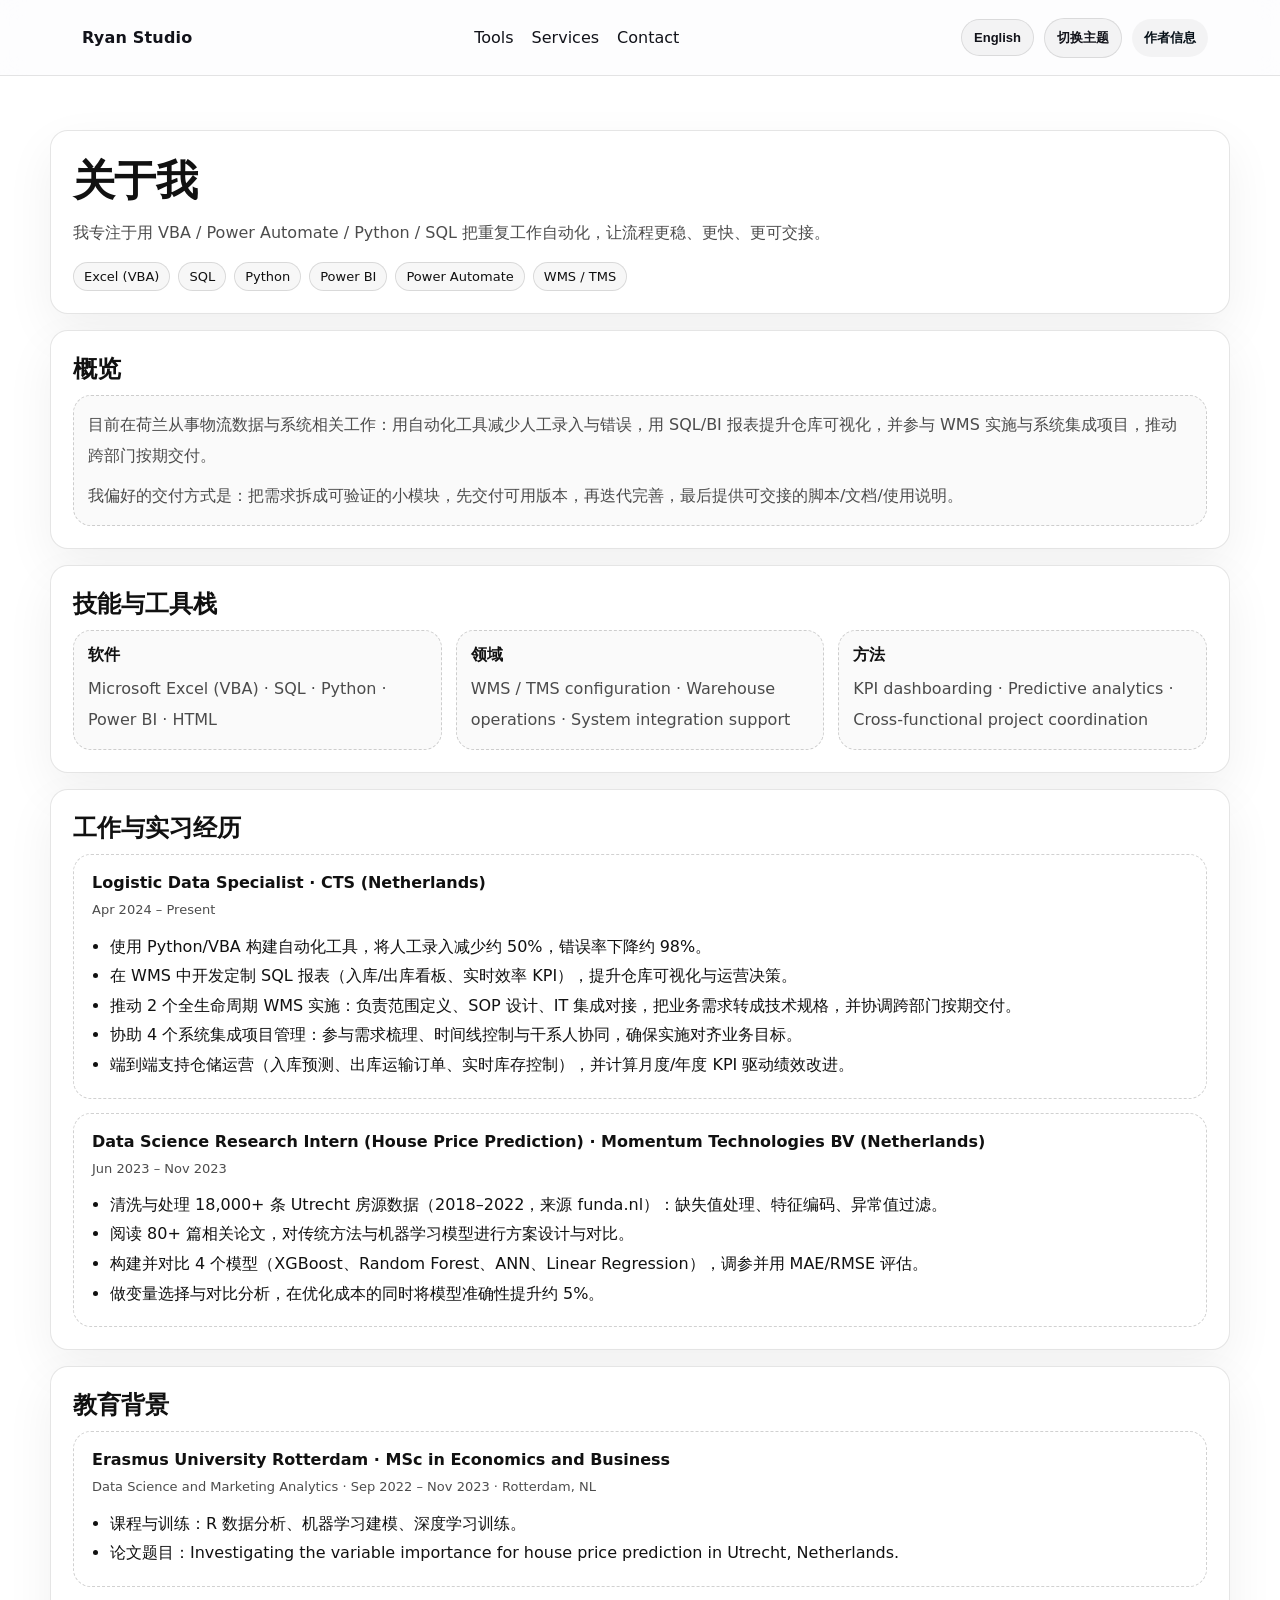
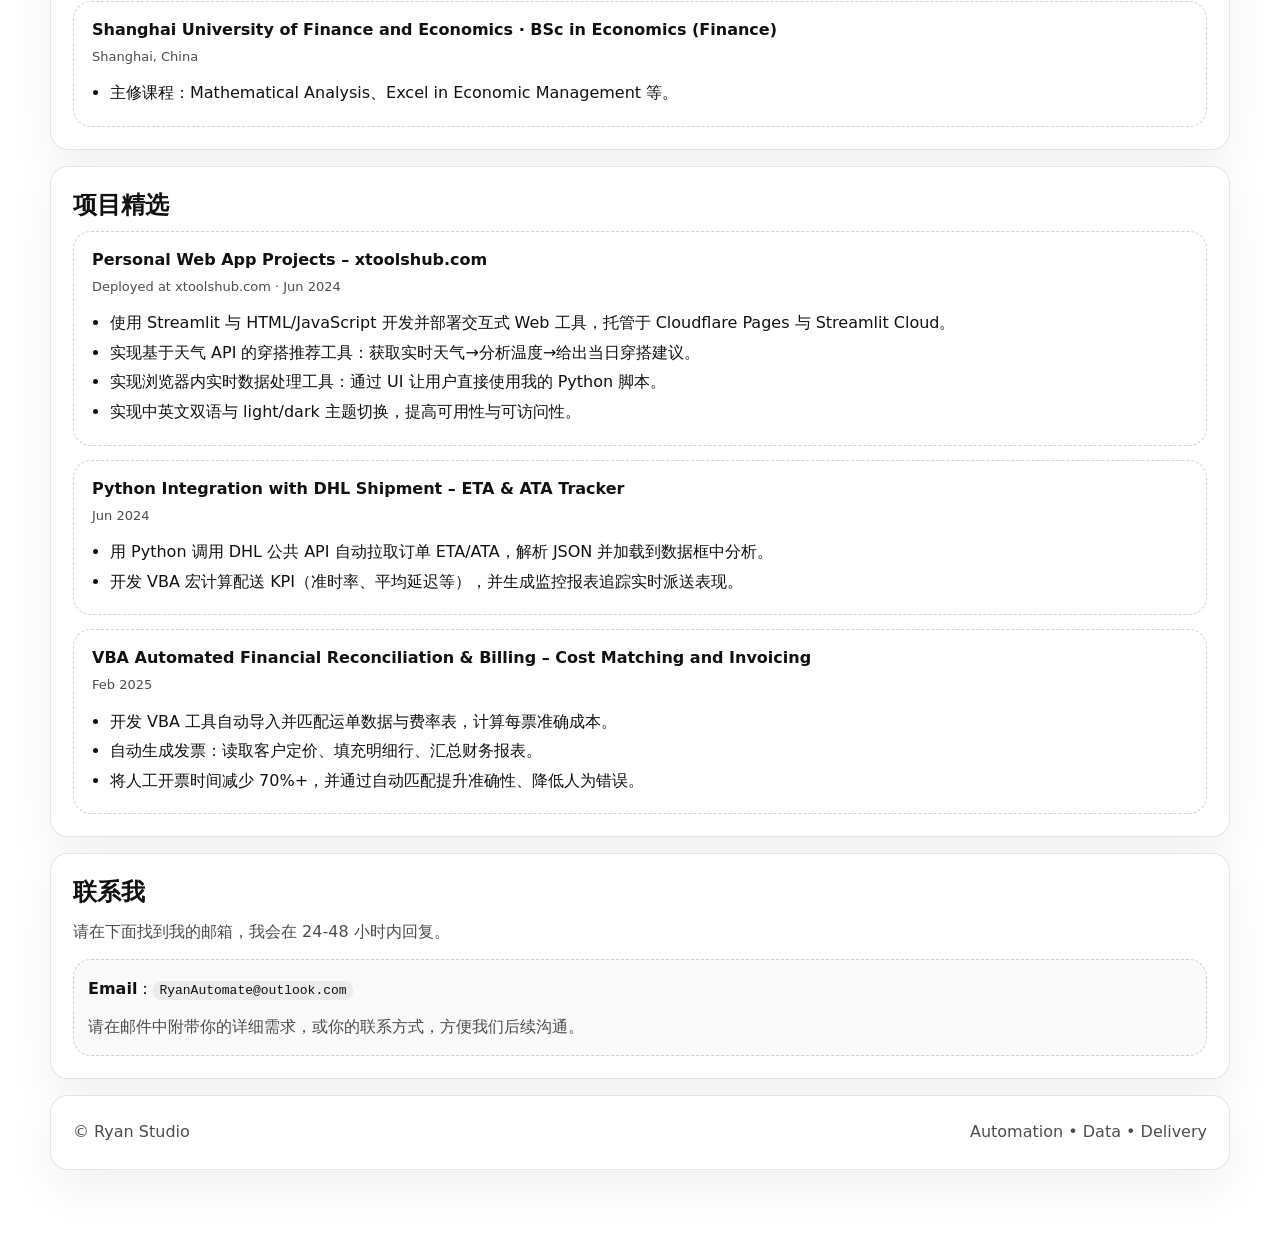
==== commit e0ffc4ff: "update about me" ====
--- a/about.html
+++ b/about.html
@@ -20,67 +20,52 @@
 
   <!-- About page readability guarantees (no need to modify style.css) -->
   <style>
-    /* Use existing site structure, but guarantee dark-mode readability */
-    body:not(.light-mode) .tool-surface,
-    body:not(.light-mode) .tool-surface--light {
-      color: rgba(255,255,255,.92);
-    }
-    body:not(.light-mode) .tool-surface p,
-    body:not(.light-mode) .tool-surface li,
-    body:not(.light-mode) .tool-surface span,
-    body:not(.light-mode) .tool-surface a,
-    body:not(.light-mode) .tool-surface--light p,
-    body:not(.light-mode) .tool-surface--light li,
-    body:not(.light-mode) .tool-surface--light span,
-    body:not(.light-mode) .tool-surface--light a {
-      color: rgba(255,255,255,.82);
-    }
-    body:not(.light-mode) .muted { color: rgba(255,255,255,.70) !important; }
-
-    /* Make dashed boxes visible on dark */
-    body:not(.light-mode) .dashbox {
-      border-color: rgba(255,255,255,.22) !important;
-      background: rgba(255,255,255,.04);
-    }
+
+    /* About page: keep same design language as homepage, add breathing room */
+    .about-wrap{ padding: 0; }
 
     /* Responsive grids */
-    .grid-3 { display:grid; grid-template-columns:repeat(3,minmax(0,1fr)); gap:10px; }
-    @media (max-width: 980px){ .grid-3 { grid-template-columns:1fr; } }
-
-    .section-title { margin:0 0 8px; }
-    .section-gap { height:14px; }
-
-    .tagrow { display:flex; flex-wrap:wrap; gap:8px; }
-    .tag {
+    .grid-3{ display:grid; grid-template-columns:repeat(3,minmax(0,1fr)); gap:14px; }
+    @media (max-width: 980px){ .grid-3{ grid-template-columns:1fr; } }
+
+    .section-title{ margin:0 0 10px; }
+    .section-gap{ height:16px; }
+
+    .tagrow{ display:flex; flex-wrap:wrap; gap:8px; }
+    .tag{
       display:inline-flex; align-items:center; gap:6px;
       padding:6px 10px; border-radius:999px;
-      border:1px solid rgba(17,24,39,.12);
-      background: rgba(255,255,255,.55);
-      font-size: 13px;
+      border:1px solid rgba(0,0,0,.12);
+      background: rgba(0,0,0,.03);
+      font-size:13px;
+      color:#111;
     }
-    body:not(.light-mode) .tag{
-      border-color: rgba(255,255,255,.18);
-      background: rgba(255,255,255,.06);
-      color: rgba(255,255,255,.86);
+
+    .timeline{ display:grid; gap:14px; }
+    .titem{
+      border:1px dashed rgba(0,0,0,.18);
+      border-radius: var(--radius);
+      padding: 18px;
+      background: rgba(255,255,255,.98);
     }
-
-    .timeline { display:grid; gap:10px; }
-    .titem { border:1px dashed rgba(17,24,39,.18); border-radius:14px; padding:14px; }
-    body:not(.light-mode) .titem { border-color: rgba(255,255,255,.22); }
-    .titem h3 { margin:0 0 6px; font-size:16px; }
-    .titem .meta { font-size:13px; }
-    .titem ul { margin:10px 0 0; padding-left:18px; line-height:1.85; }
-
-    .hero-title { margin:0 0 10px; font-size:42px; letter-spacing:-.6px; }
-    .hero-sub { margin:0; line-height:1.7; max-width: 76ch; }
+    .titem h3{ margin:0 0 6px; font-size:16px; }
+    .titem .meta{ font-size:13px; }
+    .titem ul{ margin:10px 0 0; padding-left:18px; line-height:1.85; }
+
+    .hero-title{ margin:0 0 10px; font-size:42px; letter-spacing:-.6px; }
+    .hero-sub{ margin:0; line-height:1.7; max-width: 76ch; }
 
     /* Contact placeholder block */
-    .contact-box { line-height:1.9; }
-    .contact-box code { padding: 2px 6px; border-radius: 8px; background: rgba(17,24,39,.06); }
-    body:not(.light-mode) .contact-box code { background: rgba(255,255,255,.10); color: rgba(255,255,255,.92); }
+    .contact-box{ line-height:1.9; }
+    .contact-box code{
+      padding:2px 6px; border-radius:8px;
+      background: rgba(0,0,0,.06);
+      color:#111;
+    }
 
     /* Keep topbar buttons consistent */
-    .topbar__actions a.pill { text-decoration:none; }
+    .topbar__actions a.pill{ text-decoration:none; }
+
   </style>
 </head>
 
@@ -108,6 +93,7 @@
   </header>
 
   <main class="tool-shell">
+    <div class="container about-wrap">
     <section class="tool-surface--light tool-surface">
       <h1 class="hero-title" data-i18n="hero.title">关于我</h1>
       <p class="hero-sub muted" data-i18n="hero.subtitle">
@@ -281,6 +267,7 @@
         <span data-i18n="footer.right">Automation • Data • Delivery</span>
       </div>
     </section>
+      </div>
   </main>
 
   <!-- About page local scripts: theme + language (no dependency on app.js) -->
--- a/style.css
+++ b/style.css
@@ -492,6 +492,49 @@
   .contact__inner{ grid-template-columns: 1fr; }
 }
 
+
+/* ---------------- TOOL PAGES (about.html etc.) ---------------- */
+.tool-page .tool-shell{
+  padding: 54px 0 80px;
+  background:#ffffff;
+  color:#111;
+  min-height: calc(100vh - var(--topbarH));
+}
+body.tool-page:not(.light-mode) .tool-shell{
+  background:#ffffff; /* keep readable like homepage portfolio */
+  color:#111;
+}
+
+/* Card-like surfaces that match homepage cards */
+.tool-page .tool-surface{
+  background:#fff;
+  border:1px solid rgba(0,0,0,.10);
+  border-radius: var(--radius);
+  padding: 22px;
+  box-shadow: 0 18px 50px rgba(0,0,0,.06);
+}
+.tool-page .tool-surface--light{ /* keep compatibility with existing markup */
+  background:#fff;
+}
+
+/* Ensure muted text is readable on white surface in BOTH themes */
+.tool-page .tool-shell .muted{
+  color: rgba(0,0,0,.70) !important;
+}
+
+/* Dashed boxes used in about.html */
+.tool-page .dashbox{
+  border:1px dashed rgba(0,0,0,.18) !important;
+  border-radius: var(--radius) !important;
+  background: rgba(0,0,0,.02);
+}
+
+/* Small screens: keep comfortable side padding */
+@media (max-width: 980px){
+  .tool-page .tool-shell{ padding: 42px 0 64px; }
+}
+
+
 /* ---------------- MODAL (from your original logic) ---------------- */
 #authorModal {
   display: none;
